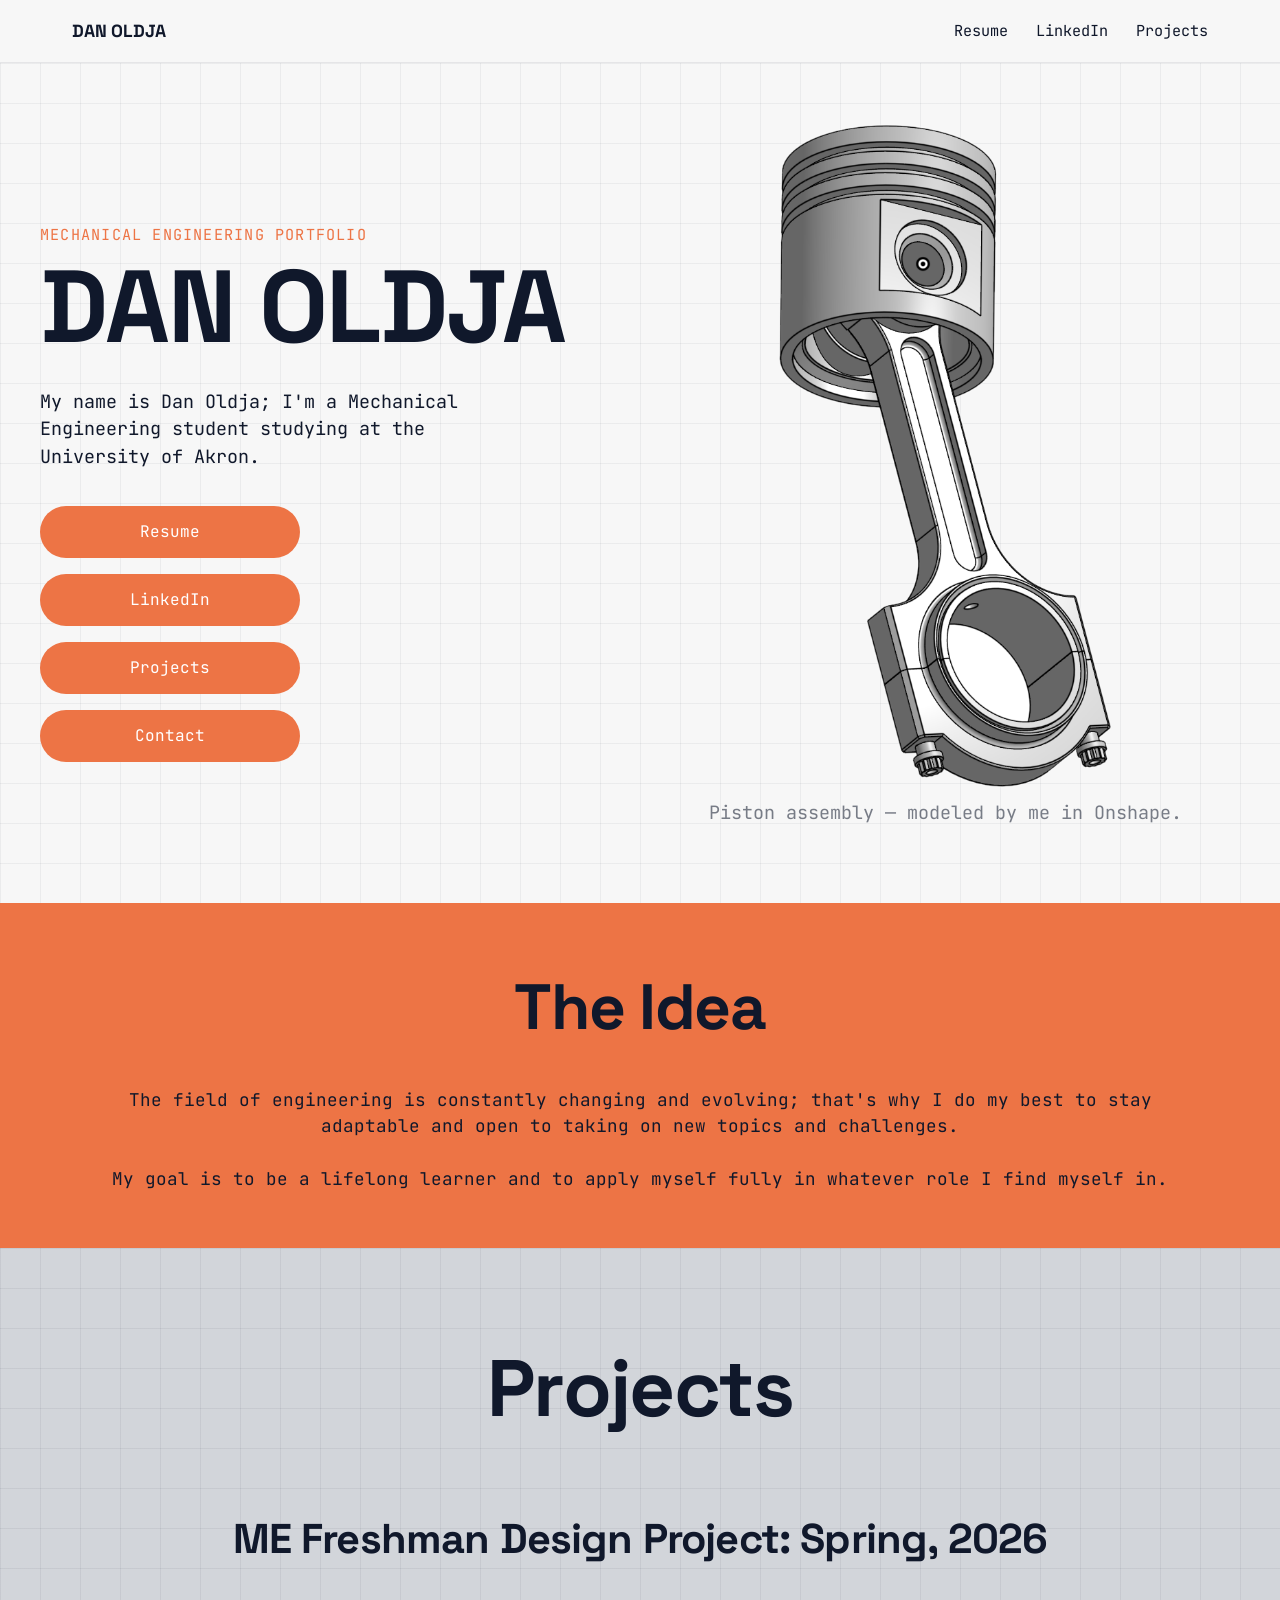
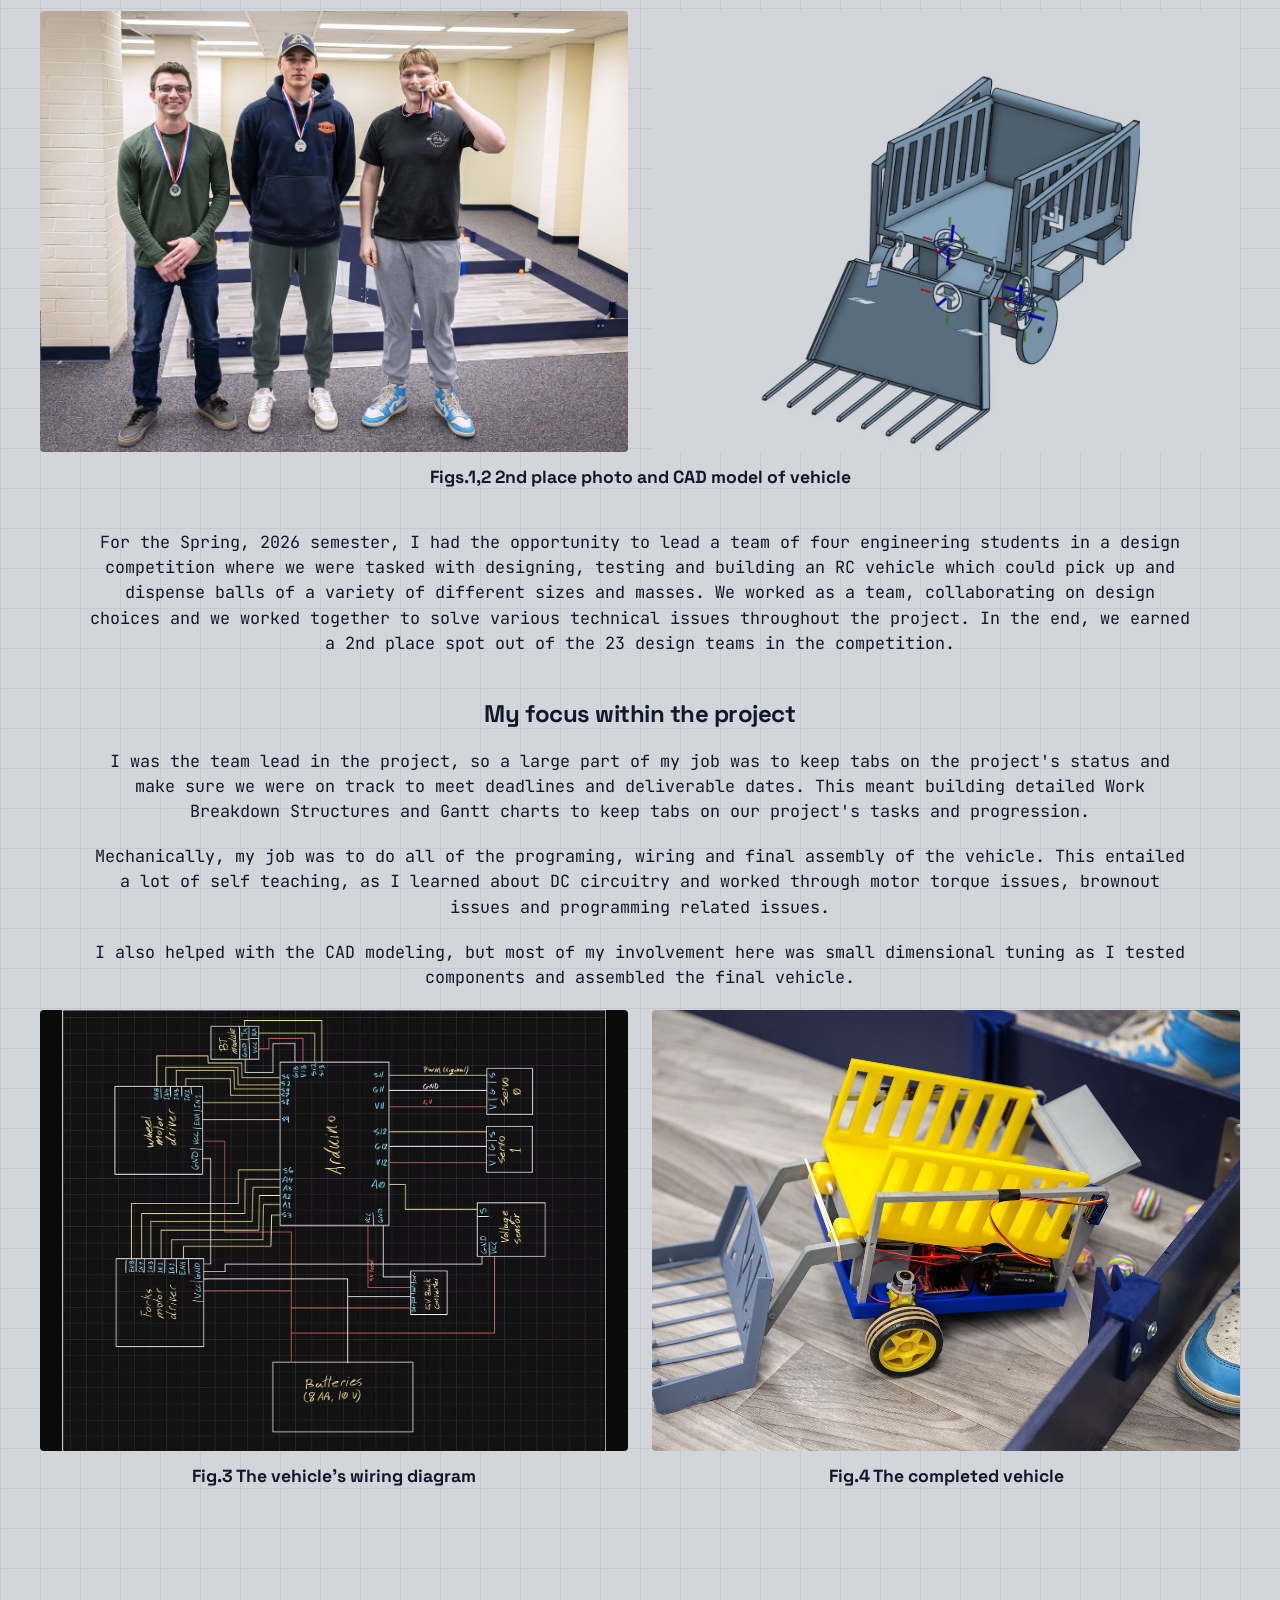
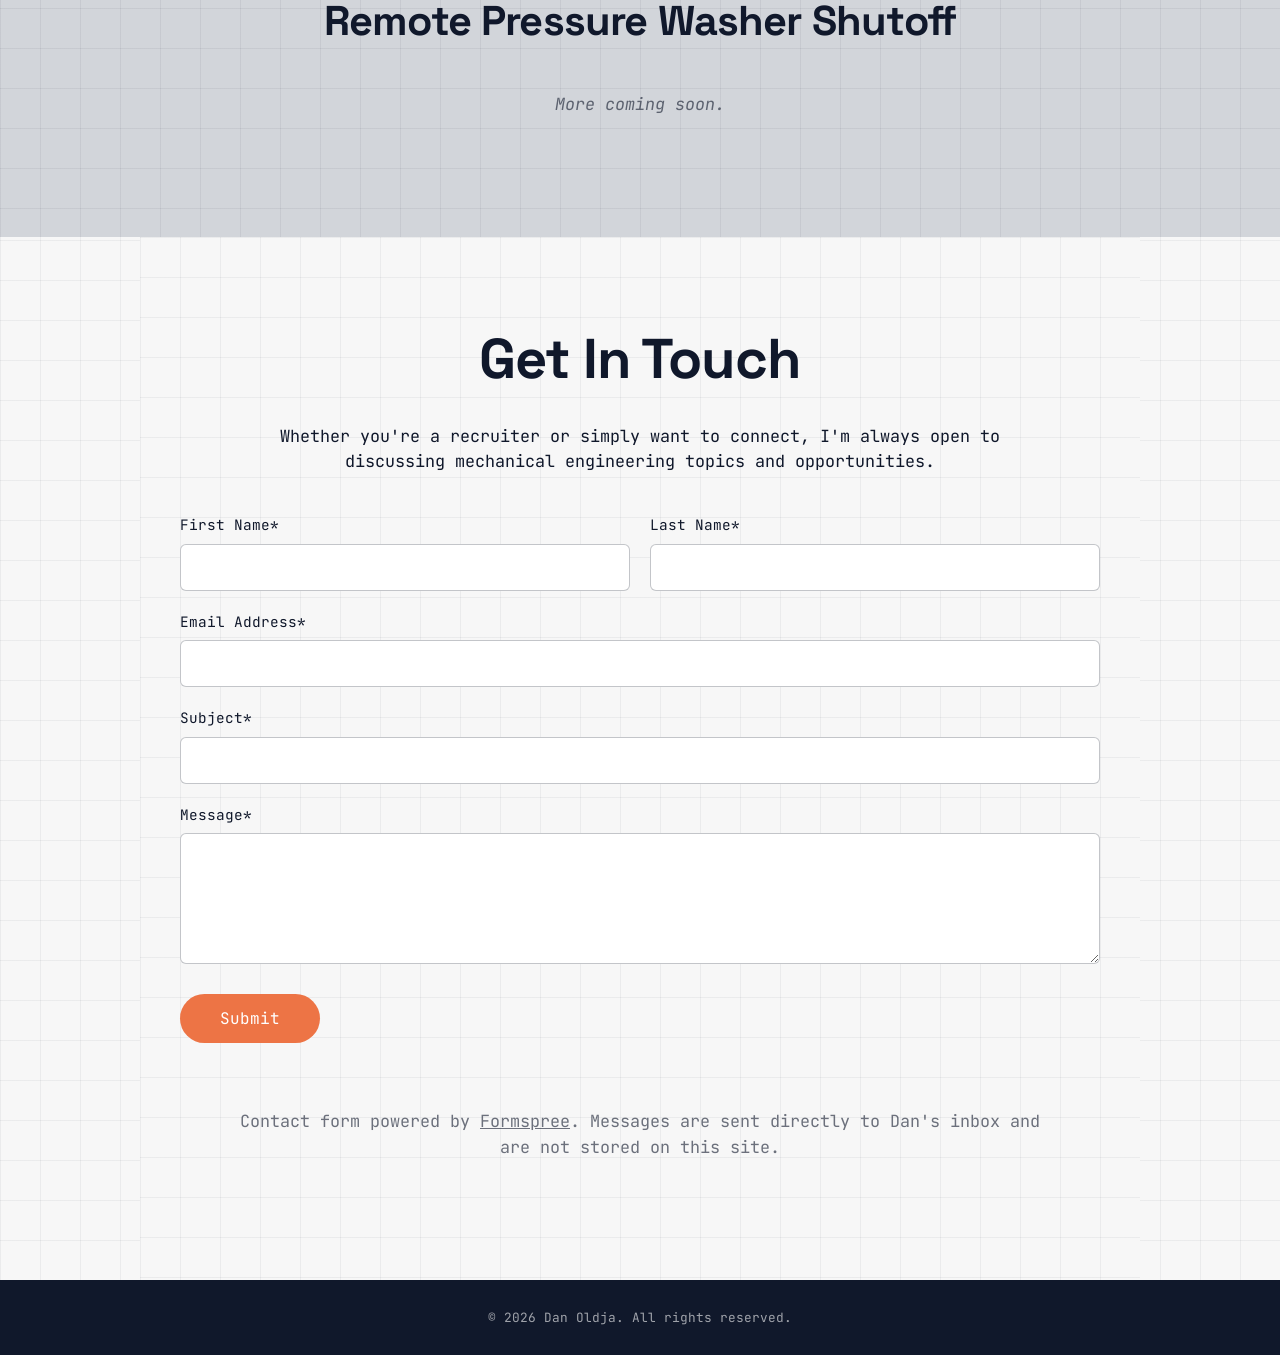
==== index.html @ fda972f8 "Add files via upload" ====
<!DOCTYPE html>
<html lang="en">
<head>
<meta charset="UTF-8">
<meta name="viewport" content="width=device-width, initial-scale=1.0">
<title>Dan Oldja — Mechanical Engineering Portfolio</title>
<meta name="description" content="Portfolio of Dan Oldja, a Mechanical Engineering student at the University of Akron. CAD design, assembly and DC circuitry project work.">
<meta name="robots" content="index, follow">
<link rel="canonical" href="https://dan-oldja-portfolio.onrender.com/">

<!-- Favicons -->
<link rel="icon" href="/favicon.ico?v=4" sizes="32x32">
<link rel="icon" href="/favicon-16x16.png?v=4" sizes="16x16" type="image/png">
<link rel="icon" href="/favicon-32x32.png?v=4" sizes="32x32" type="image/png">
<link rel="icon" href="/icon-512.png?v=4" sizes="512x512" type="image/png">
<link rel="apple-touch-icon" sizes="180x180" href="/apple-touch-icon.png">
<link rel="apple-touch-icon-precomposed" href="/apple-touch-icon-precomposed.png">
<link rel="manifest" href="/site.webmanifest?v=4">
<meta name="theme-color" content="#10182b">

<!-- Open Graph -->
<meta property="og:type" content="website">
<meta property="og:site_name" content="Dan Oldja">
<meta property="og:title" content="Dan Oldja — Mechanical Engineering Portfolio">
<meta property="og:description" content="Portfolio of Dan Oldja, a Mechanical Engineering student at the University of Akron. CAD design, assembly and DC circuitry project work.">
<meta property="og:url" content="https://dan-oldja-portfolio.onrender.com/">
<meta property="og:image" content="https://dan-oldja-portfolio.onrender.com/images/og-image.jpg">
<meta property="og:image:width" content="1200">
<meta property="og:image:height" content="630">

<!-- Twitter Card -->
<meta name="twitter:card" content="summary_large_image">
<meta name="twitter:title" content="Dan Oldja — Mechanical Engineering Portfolio">
<meta name="twitter:description" content="Portfolio of Dan Oldja, a Mechanical Engineering student at the University of Akron. CAD design, assembly and DC circuitry project work.">
<meta name="twitter:image" content="https://dan-oldja-portfolio.onrender.com/images/og-image.jpg">

<link rel="preconnect" href="https://fonts.googleapis.com">
<link rel="preconnect" href="https://fonts.gstatic.com" crossorigin>
<link href="https://fonts.googleapis.com/css2?family=Space+Grotesk:wght@500;700&family=JetBrains+Mono:wght@400;500;700&display=swap" rel="stylesheet">
<link rel="stylesheet" href="style.css">

<!-- Structured data -->
<script type="application/ld+json">
{
  "@context": "https://schema.org",
  "@type": "Person",
  "name": "Dan Oldja",
  "url": "https://dan-oldja-portfolio.onrender.com/",
  "jobTitle": "Mechanical Engineering Student",
  "affiliation": {
    "@type": "CollegeOrUniversity",
    "name": "University of Akron"
  },
  "sameAs": [
    "http://www.linkedin.com/in/dan-oldja-26366a276"
  ]
}
</script>
</head>
<body>

<header class="nav">
  <div class="nav-inner">
    <a href="#top" class="nav-logo">DAN OLDJA</a>
    <nav class="nav-links">
      <a href="https://drive.google.com/file/d/18biu7vkZFwWuG5aA1GvE7et9KRRfF0Ig/view?usp=sharing" target="_blank" rel="noopener">Resume</a>
      <a href="http://www.linkedin.com/in/dan-oldja-26366a276" target="_blank" rel="noopener">LinkedIn</a>
      <a href="#projects">Projects</a>
    </nav>
  </div>
</header>

<main>

  <!-- HERO -->
  <section id="top" class="hero">
    <div class="hero-text">
      <p class="eyebrow">Mechanical Engineering Portfolio</p>
      <h1>DAN OLDJA</h1>
      <p class="mono">My name is Dan Oldja; I'm a Mechanical Engineering student studying at the University of Akron.</p>
      <div class="btn-stack">
        <a class="btn" href="https://drive.google.com/file/d/18biu7vkZFwWuG5aA1GvE7et9KRRfF0Ig/view?usp=sharing" target="_blank" rel="noopener">Resume</a>
        <a class="btn" href="http://www.linkedin.com/in/dan-oldja-26366a276" target="_blank" rel="noopener">LinkedIn</a>
        <a class="btn" href="#projects">Projects</a>
        <a class="btn" href="#contact">Contact</a>
      </div>
    </div>
    <div class="hero-image">
      <img src="images/hero-piston.png" alt="CAD render of a piston and connecting rod assembly" id="hero-img">
      <p class="image-credit mono">Piston assembly — modeled by me in Onshape.</p>
    </div>
  </section>

  <!-- THE IDEA -->
  <section class="idea reveal">
    <h2>The Idea</h2>
    <p class="mono">
      The field of engineering is constantly changing and evolving; that's why I do my best to stay adaptable and open to taking on new topics and challenges.<br><br>
      My goal is to be a lifelong learner and to apply myself fully in whatever role I find myself in.
    </p>
  </section>

  <!-- PROJECTS -->
  <section id="projects" class="projects">
    <h2 class="reveal">Projects</h2>

    <article class="project reveal">
      <h3>ME Freshman Design Project: Spring, 2026</h3>

      <div class="figure-pair reveal">
        <img src="images/team-photo.jpg" alt="The design team holding their 2nd place medals after the competition">
        <img src="images/cad-model.jpg" alt="CAD model of the RC vehicle showing the fork lift and bucket assembly" class="contain-figure">
      </div>
      <p class="caption">Figs.1,2 2nd place photo and CAD model of vehicle</p>

      <p class="mono">
        For the Spring, 2026 semester, I had the opportunity to lead a team of four engineering students in a design competition where we were tasked with designing, testing and building an RC vehicle which could pick up and dispense balls of a variety of different sizes and masses. We worked as a team, collaborating on design choices and we worked together to solve various technical issues throughout the project. In the end, we earned a 2nd place spot out of the 23 design teams in the competition.      </p>

      <h4>My focus within the project</h4>
      <p class="mono">
        I was the team lead in the project, so a large part of my job was to keep tabs on the project's status and make sure we were on track to meet deadlines and deliverable dates. This meant building detailed Work Breakdown Structures and Gantt charts to keep tabs on our project's tasks and progression.
      </p>
      <p class="mono">
        Mechanically, my job was to do all of the programing, wiring and final assembly of the vehicle. This entailed a lot of self teaching, as I learned about DC circuitry and worked through motor torque issues, brownout issues and programming related issues.
      </p>
      <p class="mono">
        I also helped with the CAD modeling, but most of my involvement here was small dimensional tuning as I tested components and assembled the final vehicle.
      </p>

      <div class="figure-pair reveal">
        <img src="images/wiring-diagram.jpg" alt="Hand-drawn wiring diagram showing the Arduino, motor drivers, servos, voltage sensor and battery pack" class="dark-figure">
        <img src="images/assembled-vehicle.jpg" alt="The completed RC vehicle">
      </div>
      <p class="caption caption-split">
        <span>Fig.3 The vehicle's wiring diagram</span>
        <span>Fig.4 The completed vehicle</span>
      </p>
    </article>

    <article class="project reveal">
      <h3>Remote Pressure Washer Shutoff</h3>
      <p class="mono placeholder">More coming soon.</p>
    </article>
  </section>

  <!-- CONTACT -->
  <section id="contact" class="contact reveal">
    <h2>Get In Touch</h2>
    <p class="mono">Whether you're a recruiter or simply want to connect, I'm always open to discussing mechanical engineering topics and opportunities.</p>

    <form class="contact-form" id="contact-form" action="https://formspree.io/f/mnjeblay" method="POST">
      <div class="form-row">
        <div class="field">
          <label for="fname">First Name*</label>
          <input type="text" id="fname" name="First Name" required>
        </div>
        <div class="field">
          <label for="lname">Last Name*</label>
          <input type="text" id="lname" name="Last Name" required>
        </div>
      </div>
      <div class="field">
        <label for="email">Email Address*</label>
        <input type="email" id="email" name="email" required>
      </div>
      <div class="field">
        <label for="subject">Subject*</label>
        <input type="text" id="subject" name="Subject" required>
      </div>
      <div class="field">
        <label for="message">Message*</label>
        <textarea id="message" name="Message" rows="5" required></textarea>
      </div>
      <input type="hidden" name="_subject" value="New portfolio inquiry">
      <input type="text" name="_gotcha" style="display:none" tabindex="-1" autocomplete="off">
      <button type="submit" class="btn btn-submit">Submit</button>
      <p class="form-status" id="form-status"></p>
    </form>
    <p class="form-note mono">Contact form powered by <a href="https://formspree.io" target="_blank" rel="noopener">Formspree</a>. Messages are sent directly to Dan's inbox and are not stored on this site.</p>
  </section>

</main>

<footer class="site-footer">
  <p class="copyright">© 2026 Dan Oldja. All rights reserved.</p>
</footer>

<script src="script.js"></script>
</body>
</html>
---- style.css ----
:root {
  --navy: #10182b;
  --orange: #ed7445;
  --gray-bg: #d2d5da;
  --hero-bg: #f7f7f7;
  --white: #ffffff;
  --font-display: 'Space Grotesk', sans-serif;
  --font-mono: 'JetBrains Mono', monospace;
}

* { box-sizing: border-box; }

html { scroll-behavior: smooth; }

body {
  margin: 0;
  color: var(--navy);
  background: var(--hero-bg);
  background-image:
    linear-gradient(rgba(16,24,43,0.05) 1px, transparent 1px),
    linear-gradient(90deg, rgba(16,24,43,0.05) 1px, transparent 1px);
  background-size: 40px 40px;
  font-family: var(--font-mono);
  line-height: 1.5;
  overflow-x: hidden;
}

h1, h2, h3, h4 {
  font-family: var(--font-display);
  font-weight: 700;
  letter-spacing: -0.02em;
  margin: 0 0 0.4em 0;
}

.mono { font-family: var(--font-mono); }

img { max-width: 100%; display: block; }

a { color: inherit; }

/* NAV */
.nav {
  position: sticky;
  top: 0;
  z-index: 100;
  background: var(--hero-bg);
  border-bottom: 1px solid rgba(16,24,43,0.08);
}
.nav-inner {
  max-width: 1200px;
  margin: 0 auto;
  padding: 18px 32px;
  display: flex;
  justify-content: space-between;
  align-items: center;
}
.nav-logo {
  font-family: var(--font-display);
  font-weight: 700;
  font-size: 1.1rem;
  text-decoration: none;
}
.nav-links {
  display: flex;
  gap: 28px;
  font-family: var(--font-mono);
  font-size: 0.95rem;
}
.nav-links a { text-decoration: none; }
.nav-links a:hover { color: var(--orange); }

/* HERO */
.hero {
  background: var(--hero-bg);
  background-image:
    linear-gradient(rgba(16,24,43,0.05) 1px, transparent 1px),
    linear-gradient(90deg, rgba(16,24,43,0.05) 1px, transparent 1px);
  background-size: 40px 40px;
  display: flex;
  align-items: center;
  gap: 40px;
  max-width: 1400px;
  margin: 0 auto;
  padding: 60px 40px 40px;
  flex-wrap: wrap;
}
.hero-text { flex: 1 1 420px; }
.hero-text .eyebrow {
  font-family: var(--font-mono);
  font-size: 0.95rem;
  letter-spacing: 0.08em;
  text-transform: uppercase;
  color: var(--orange);
  margin: 0 0 12px;
}
.hero h1 {
  font-size: clamp(3rem, 8vw, 6.5rem);
  line-height: 0.95;
  margin-bottom: 32px;
}
.hero p.mono {
  font-size: 1.15rem;
  max-width: 480px;
  margin-bottom: 36px;
}
.hero {
  overflow: visible;
}
.hero-image {
  flex: 1 1 420px;
  min-width: 300px;
  margin-left: -20px;
  display: flex;
  flex-direction: column;
  justify-content: center;
  align-items: center;
}
.hero-image img {
  width: auto;
  height: auto;
  max-width: 100%;
  max-height: clamp(420px, 52vw, 680px);
}
.hero-image .image-credit {
  text-align: center;
  font-size: 0.8rem;
  opacity: 0.55;
  margin: 10px 0 0;
}

.btn-stack {
  display: flex;
  flex-direction: column;
  gap: 16px;
  max-width: 260px;
}
.btn {
  background: var(--orange);
  color: var(--white);
  text-decoration: none;
  text-align: center;
  padding: 14px 24px;
  border-radius: 999px;
  font-family: var(--font-mono);
  font-size: 1rem;
  border: none;
  cursor: pointer;
  transition: transform 0.15s ease, filter 0.15s ease;
}
.btn:hover {
  filter: brightness(1.08);
  transform: translateY(-1px);
}

/* THE IDEA */
.idea {
  background: var(--orange);
  color: var(--navy);
  padding: 56px 40px;
  text-align: center;
}
.idea h2 {
  font-size: clamp(2.5rem, 6vw, 4rem);
  max-width: 1200px;
  margin: 0 auto 32px;
}
.idea p {
  max-width: 1100px;
  margin: 0 auto;
  font-size: 1.1rem;
}

/* PROJECTS */
.projects {
  background: var(--gray-bg);
  background-image:
    linear-gradient(rgba(16,24,43,0.06) 1px, transparent 1px),
    linear-gradient(90deg, rgba(16,24,43,0.06) 1px, transparent 1px);
  background-size: 40px 40px;
  padding: 80px 40px 100px;
  text-align: center;
}
.projects > h2 {
  font-size: clamp(3rem, 7vw, 5rem);
  max-width: 1200px;
  margin: 0 auto 60px;
}
.project {
  max-width: 1200px;
  margin: 0 auto 100px;
}
.project:last-child { margin-bottom: 0; }
.project h3 {
  font-size: clamp(1.8rem, 4vw, 2.6rem);
  margin-bottom: 40px;
}
.project h4 {
  font-size: 1.5rem;
  margin-top: 40px;
  margin-bottom: 16px;
}
.project p.mono {
  font-size: 1.05rem;
  margin-bottom: 20px;
  max-width: 1100px;
  margin-left: auto;
  margin-right: auto;
}

.figure-pair {
  display: grid;
  grid-template-columns: 1fr 1fr;
  gap: 24px;
  margin-bottom: 12px;
}
.figure-pair img {
  width: 100%;
  aspect-ratio: 4 / 3;
  object-fit: cover;
  border-radius: 4px;
  display: block;
}
.figure-pair .dark-figure {
  background: #0a0a0a;
  object-fit: contain;
}
.figure-pair .contain-figure {
  background: var(--gray-bg);
  object-fit: contain;
}

.caption {
  font-family: var(--font-display);
  font-weight: 700;
  font-size: 1.1rem;
  text-align: center;
  margin: 0 0 40px;
}
.caption-split {
  display: grid;
  grid-template-columns: 1fr 1fr;
  gap: 24px;
  text-align: center;
}

.placeholder { opacity: 0.6; font-style: italic; }

/* CONTACT */
.contact {
  background: var(--hero-bg);
  background-image:
    linear-gradient(rgba(16,24,43,0.05) 1px, transparent 1px),
    linear-gradient(90deg, rgba(16,24,43,0.05) 1px, transparent 1px);
  background-size: 40px 40px;
  padding: 80px 40px;
  max-width: 1000px;
  margin: 0 auto;
  text-align: center;
}
.contact h2 {
  font-size: clamp(2.5rem, 6vw, 3.5rem);
}
.contact > p.mono {
  max-width: 800px;
  margin: 0 auto 40px;
  font-size: 1.05rem;
}
.contact-form {
  display: flex;
  flex-direction: column;
  gap: 20px;
  text-align: left;
}
.form-row {
  display: grid;
  grid-template-columns: 1fr 1fr;
  gap: 20px;
}
.field {
  display: flex;
  flex-direction: column;
  gap: 8px;
}
.field label {
  font-family: var(--font-mono);
  font-size: 0.9rem;
}
.field input,
.field textarea {
  font-family: var(--font-mono);
  font-size: 1rem;
  padding: 12px 14px;
  border: 1px solid rgba(16,24,43,0.25);
  border-radius: 6px;
  background: var(--white);
  color: var(--navy);
}
.field input:focus,
.field textarea:focus {
  outline: 2px solid var(--orange);
  outline-offset: 1px;
}
.btn-submit {
  align-self: flex-start;
  padding: 14px 40px;
  margin-top: 10px;
}
.form-status {
  font-size: 0.9rem;
  min-height: 1.2em;
}
.form-note {
  font-size: 0.8rem;
  opacity: 0.6;
  margin-top: 24px;
}
.form-note a { text-decoration: underline; }

/* FOOTER */
.site-footer {
  background: var(--navy);
  color: var(--white);
  text-align: center;
  padding: 28px 40px;
}
.copyright {
  font-family: var(--font-mono);
  font-size: 0.8rem;
  opacity: 0.6;
  margin: 0;
}

/* RESPONSIVE */
@media (max-width: 700px) {
  .hero { padding: 40px 20px; }
  .hero-image { margin-left: 0; }
  .hero-image img { max-height: 380px; }
  .idea, .projects, .contact { padding: 50px 20px; }
  .figure-pair, .caption-split, .form-row {
    grid-template-columns: 1fr;
  }
  .nav-inner { padding: 14px 20px; flex-direction: column; gap: 12px; }
  .nav-links { gap: 20px; }
}

/* Reduced motion */
@media (prefers-reduced-motion: reduce) {
  html { scroll-behavior: auto; }
  .btn { transition: none; }
  .reveal { opacity: 1; transform: none; transition: none; }
}

/* SCROLL REVEAL */
.reveal {
  opacity: 0;
  transform: translateY(28px);
  transition: opacity 0.7s cubic-bezier(0.2, 0.6, 0.2, 1), transform 0.7s cubic-bezier(0.2, 0.6, 0.2, 1);
}
.reveal.in-view {
  opacity: 1;
  transform: none;
}
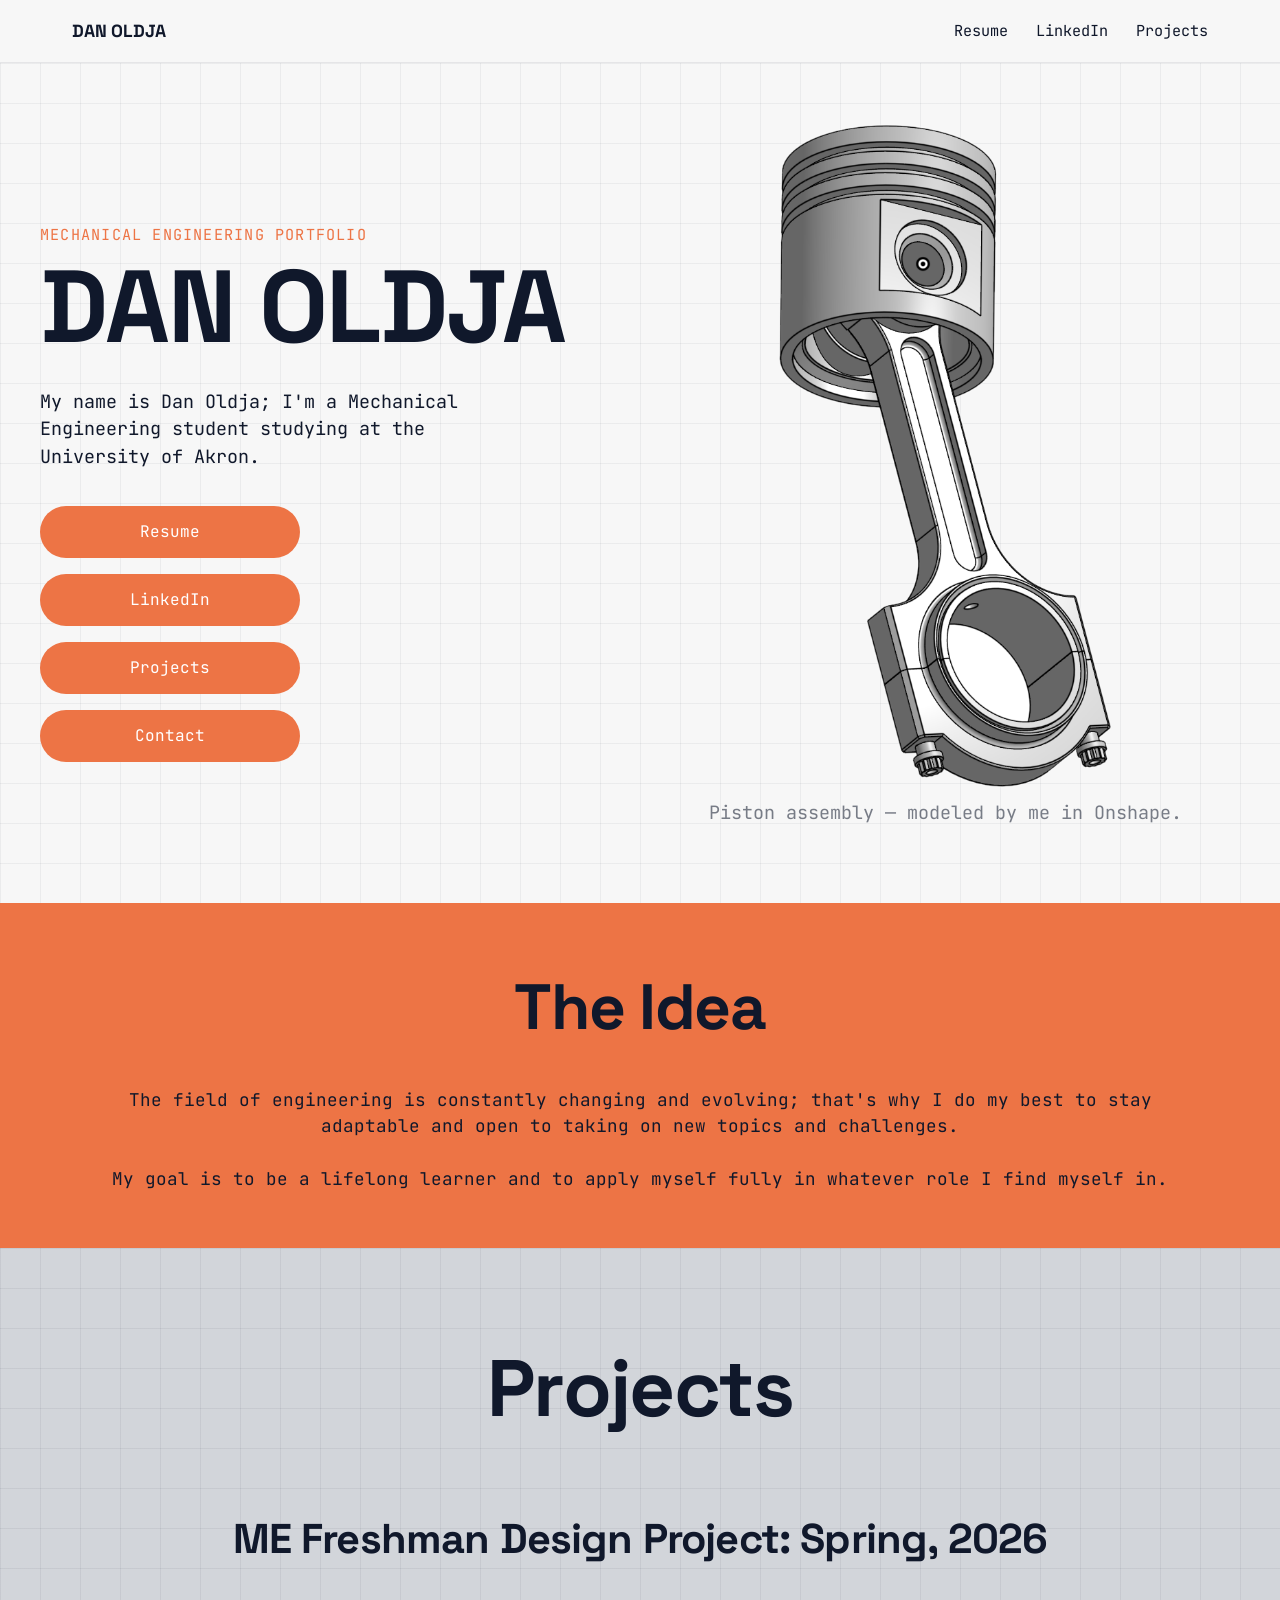
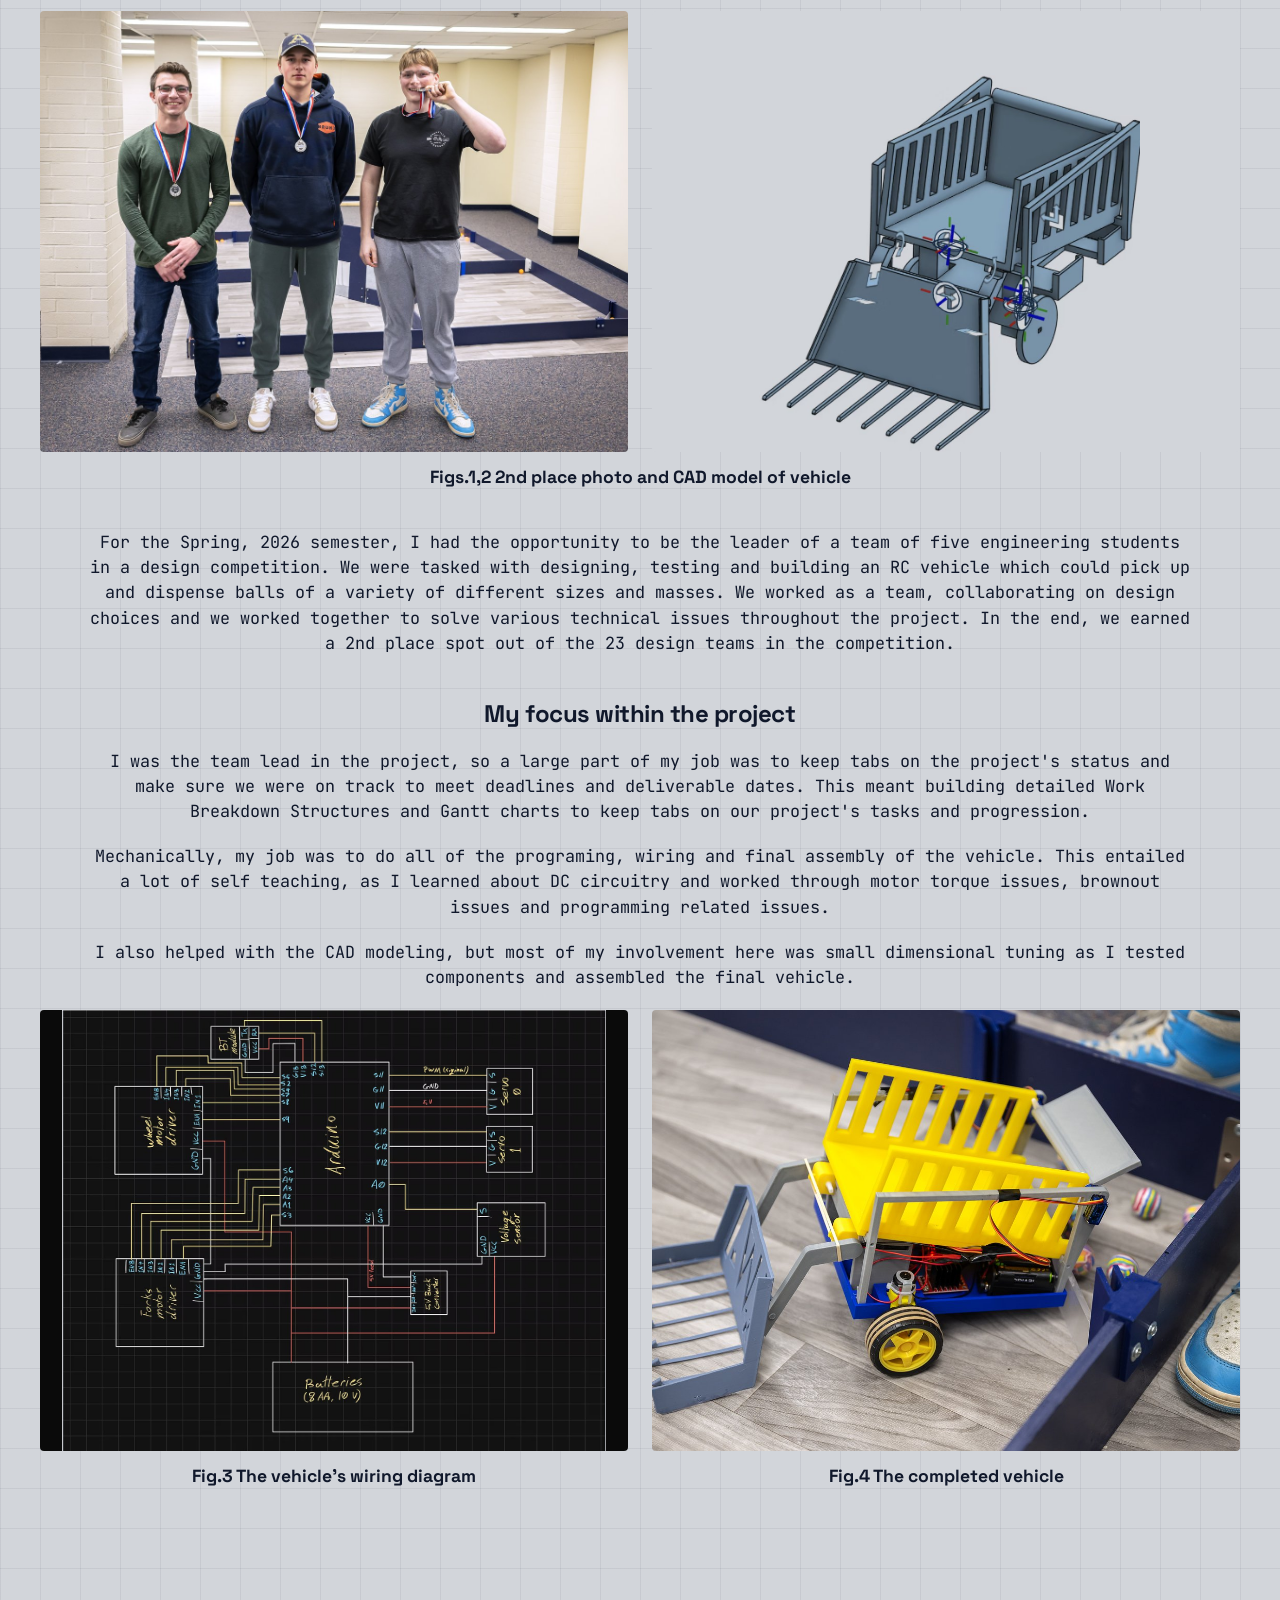
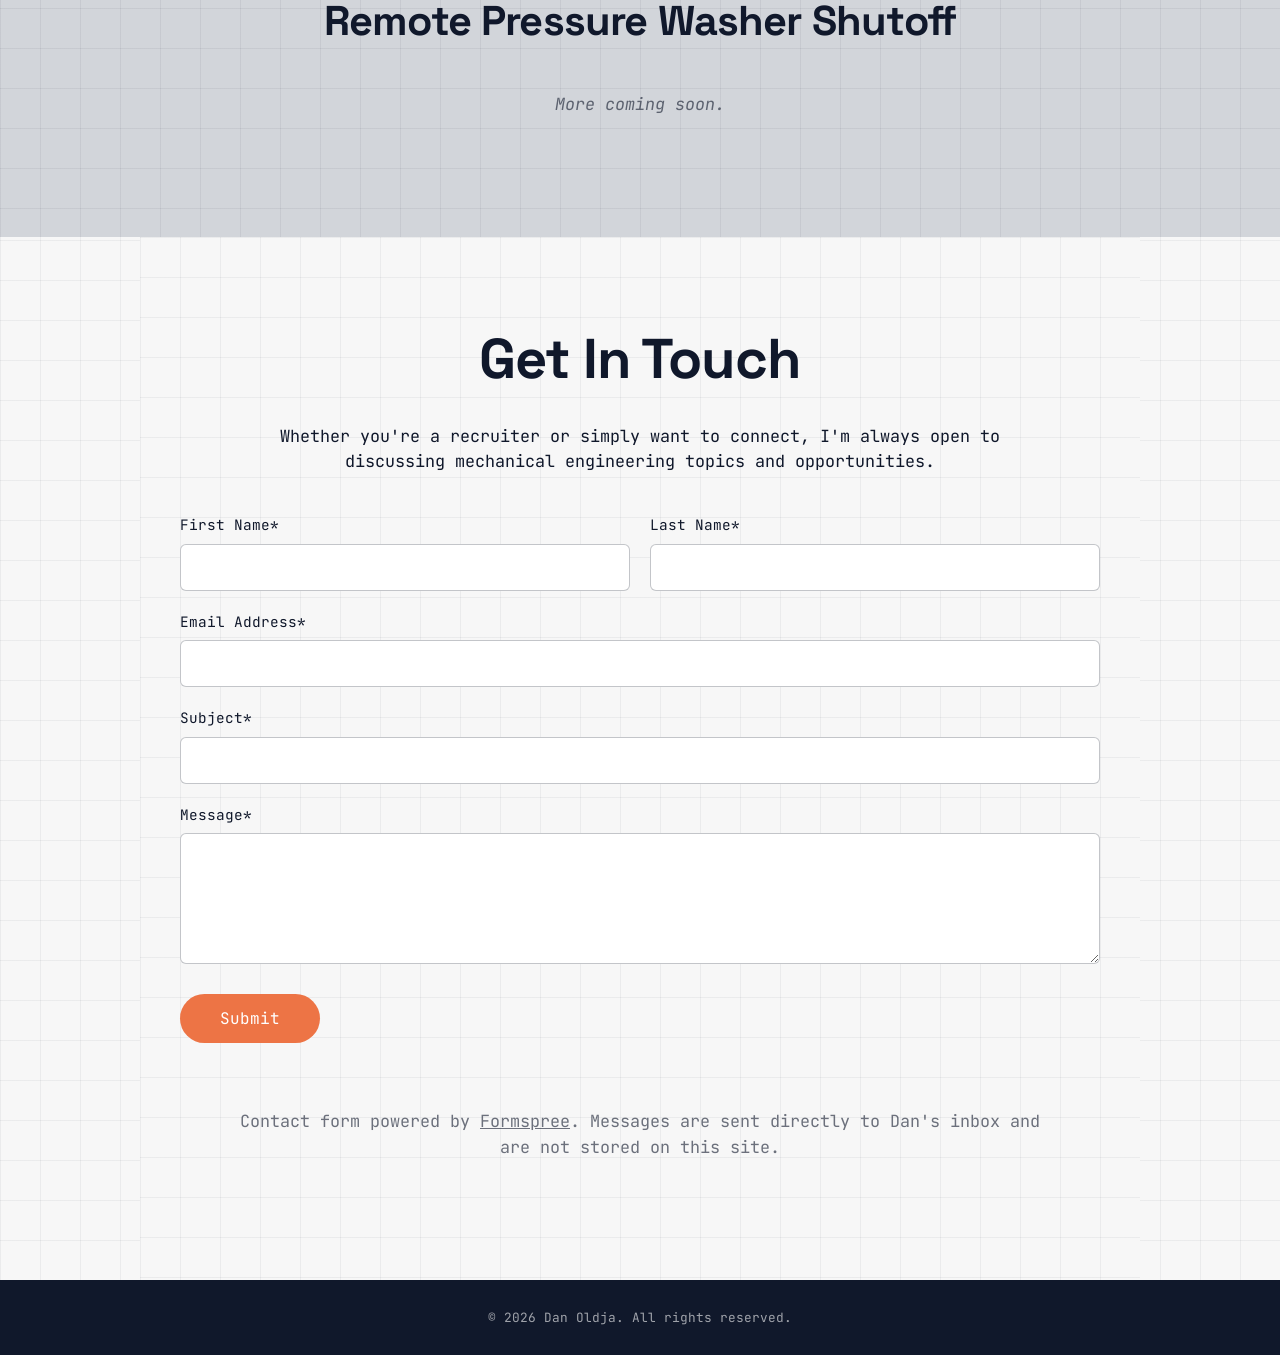
==== commit 0d886427: "Add files via upload" ====
--- a/index.html
+++ b/index.html
@@ -114,7 +114,7 @@
       <p class="caption">Figs.1,2 2nd place photo and CAD model of vehicle</p>
 
       <p class="mono">
-        For the Spring, 2026 semester, I had the opportunity to lead a team of four engineering students in a design competition where we were tasked with designing, testing and building an RC vehicle which could pick up and dispense balls of a variety of different sizes and masses. We worked as a team, collaborating on design choices and we worked together to solve various technical issues throughout the project. In the end, we earned a 2nd place spot out of the 23 design teams in the competition.      </p>
+        For the Spring, 2026 semester, I had the opportunity to be the leader of a team of five engineering students in a design competition. We were tasked with designing, testing and building an RC vehicle which could pick up and dispense balls of a variety of different sizes and masses. We worked as a team, collaborating on design choices and we worked together to solve various technical issues throughout the project. In the end, we earned a 2nd place spot out of the 23 design teams in the competition.      </p>
 
       <h4>My focus within the project</h4>
       <p class="mono">
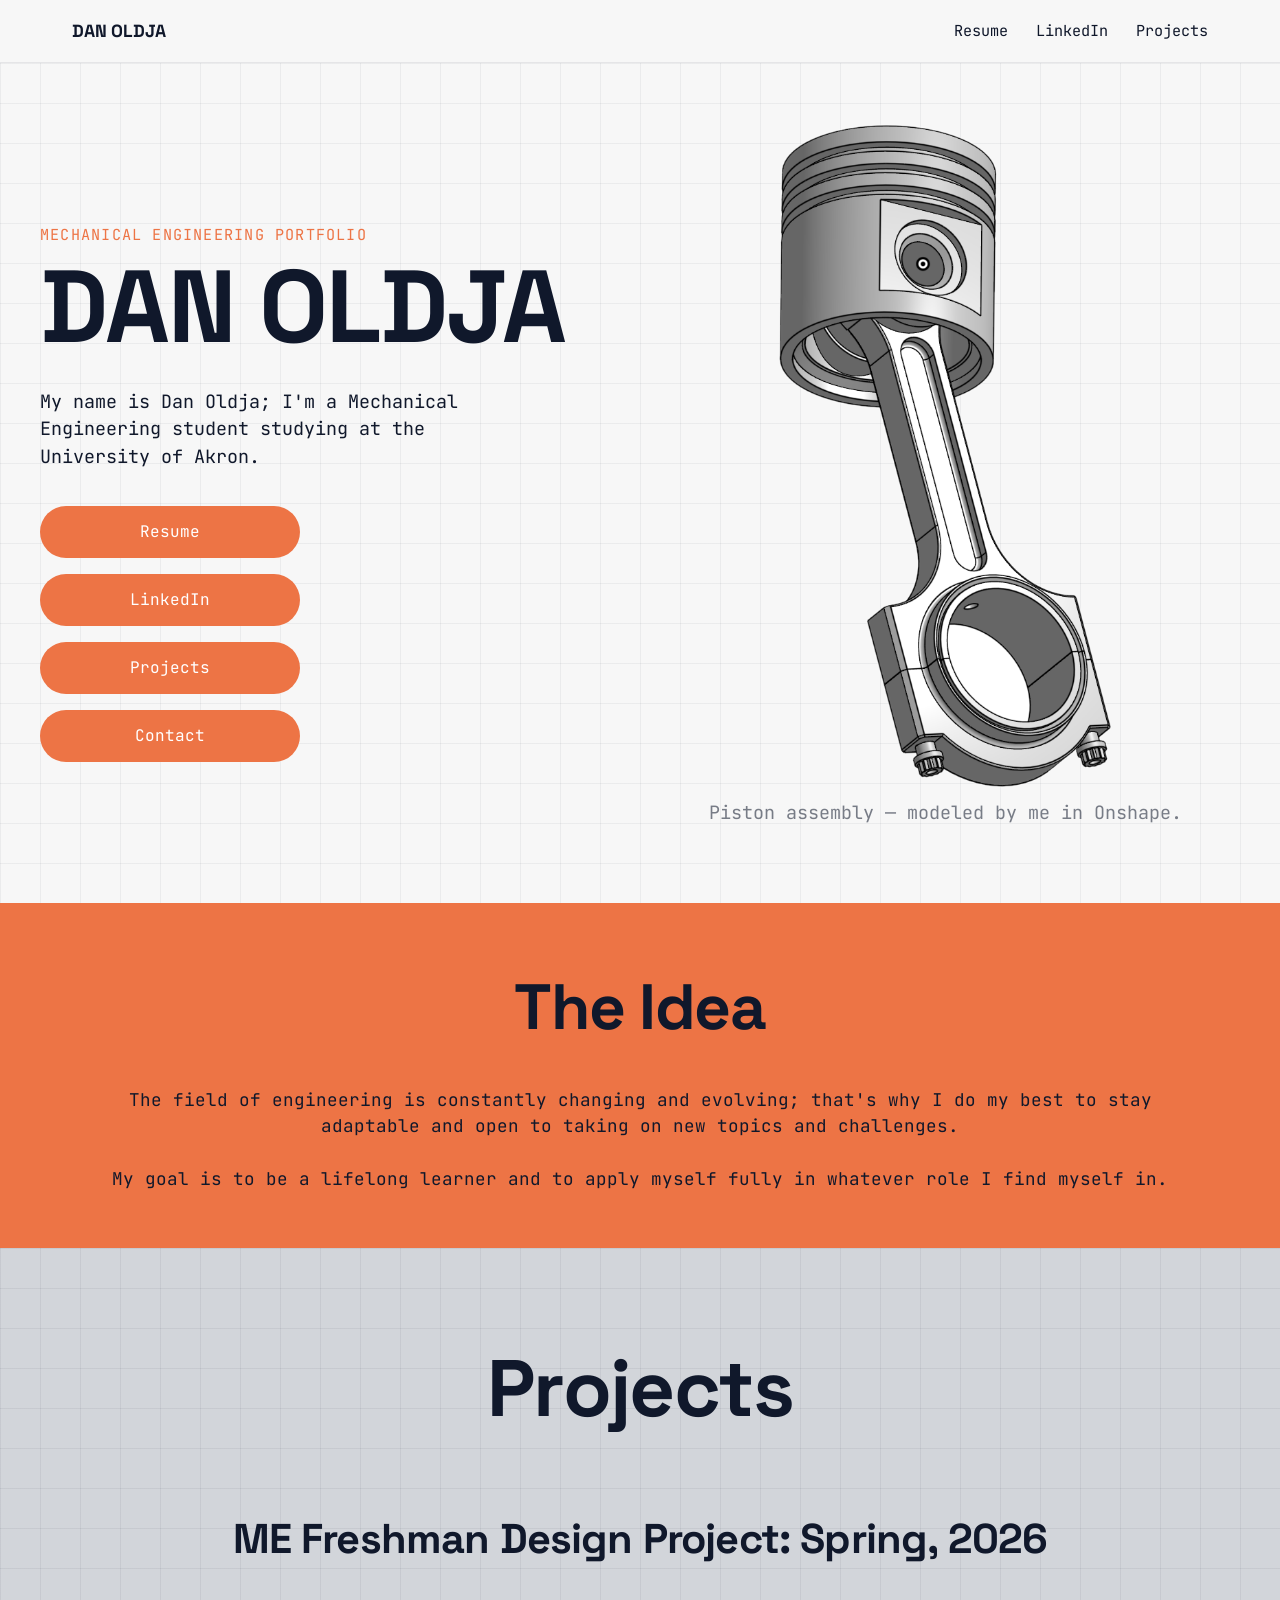
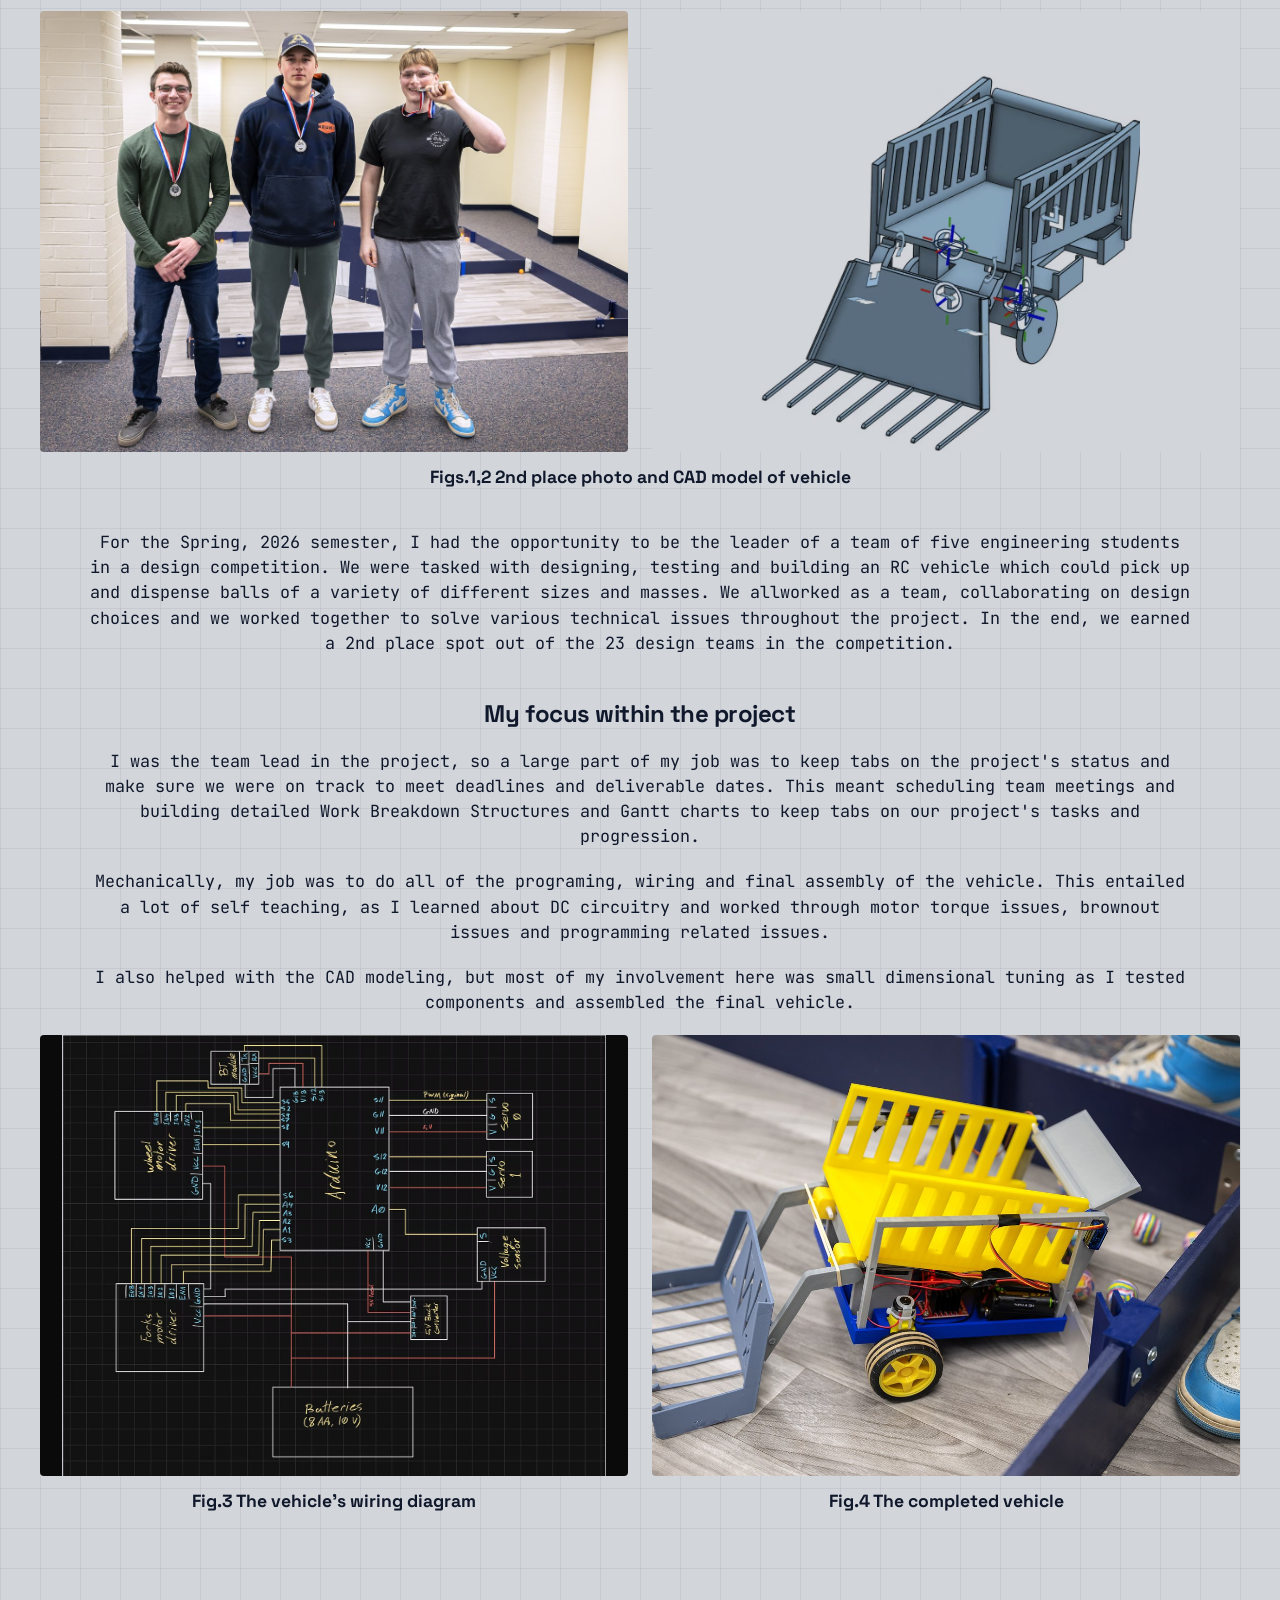
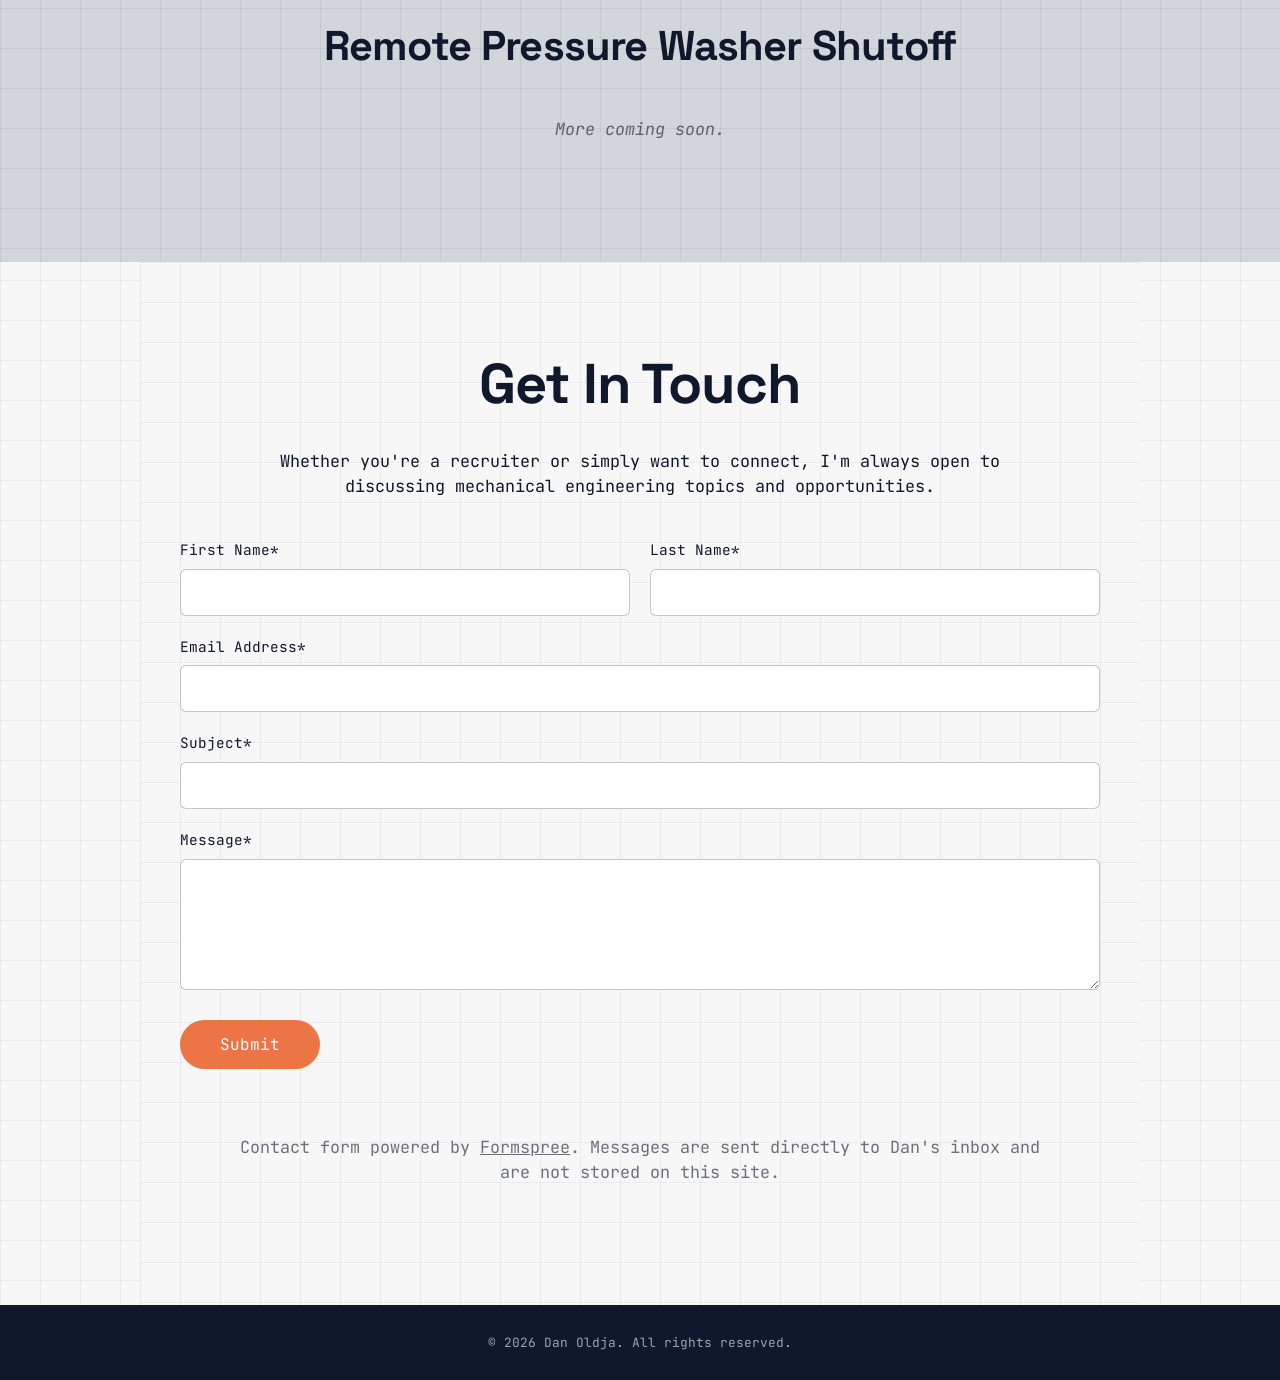
==== commit 039a2597: "Add files via upload" ====
--- a/index.html
+++ b/index.html
@@ -114,11 +114,11 @@
       <p class="caption">Figs.1,2 2nd place photo and CAD model of vehicle</p>
 
       <p class="mono">
-        For the Spring, 2026 semester, I had the opportunity to be the leader of a team of five engineering students in a design competition. We were tasked with designing, testing and building an RC vehicle which could pick up and dispense balls of a variety of different sizes and masses. We worked as a team, collaborating on design choices and we worked together to solve various technical issues throughout the project. In the end, we earned a 2nd place spot out of the 23 design teams in the competition.      </p>
+        For the Spring, 2026 semester, I had the opportunity to be the leader of a team of five engineering students in a design competition. We were tasked with designing, testing and building an RC vehicle which could pick up and dispense balls of a variety of different sizes and masses. We allworked as a team, collaborating on design choices and we worked together to solve various technical issues throughout the project. In the end, we earned a 2nd place spot out of the 23 design teams in the competition.      </p>
 
       <h4>My focus within the project</h4>
       <p class="mono">
-        I was the team lead in the project, so a large part of my job was to keep tabs on the project's status and make sure we were on track to meet deadlines and deliverable dates. This meant building detailed Work Breakdown Structures and Gantt charts to keep tabs on our project's tasks and progression.
+        I was the team lead in the project, so a large part of my job was to keep tabs on the project's status and make sure we were on track to meet deadlines and deliverable dates. This meant scheduling team meetings and building detailed Work Breakdown Structures and Gantt charts to keep tabs on our project's tasks and progression.
       </p>
       <p class="mono">
         Mechanically, my job was to do all of the programing, wiring and final assembly of the vehicle. This entailed a lot of self teaching, as I learned about DC circuitry and worked through motor torque issues, brownout issues and programming related issues.
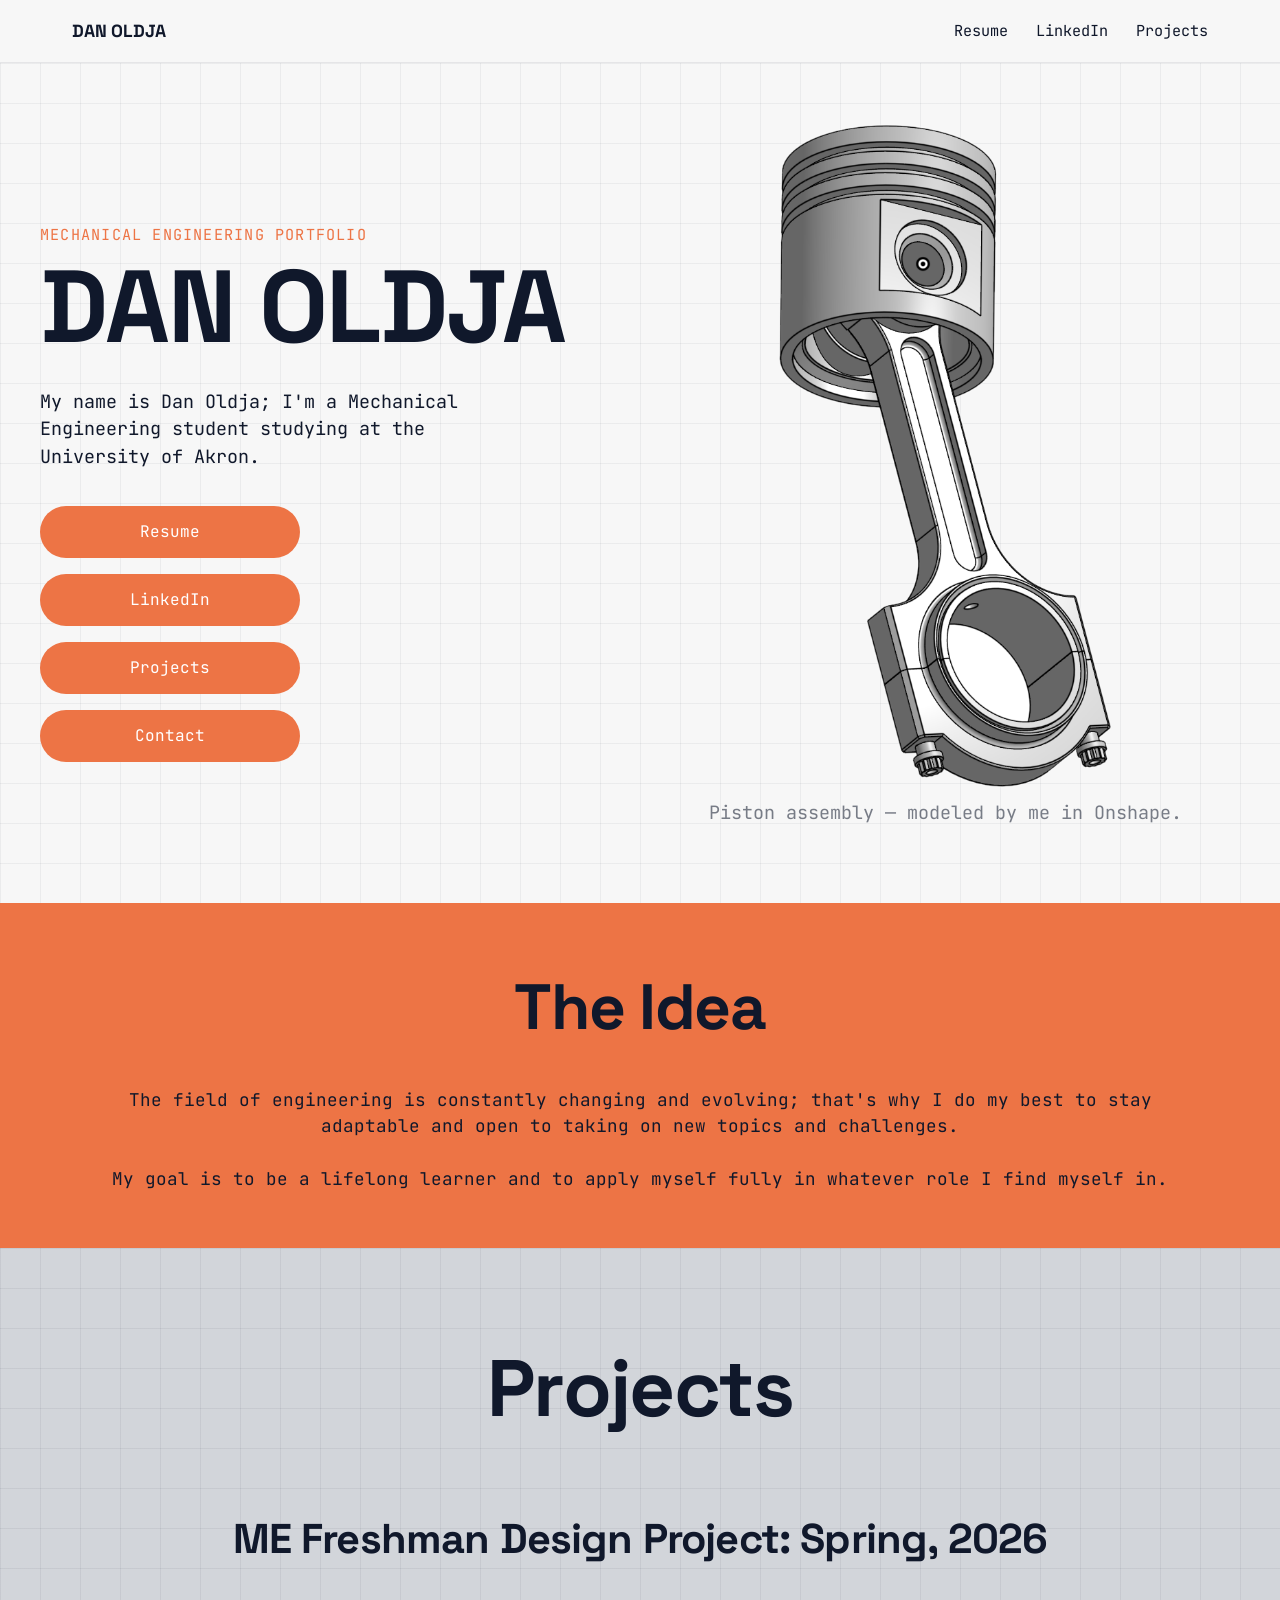
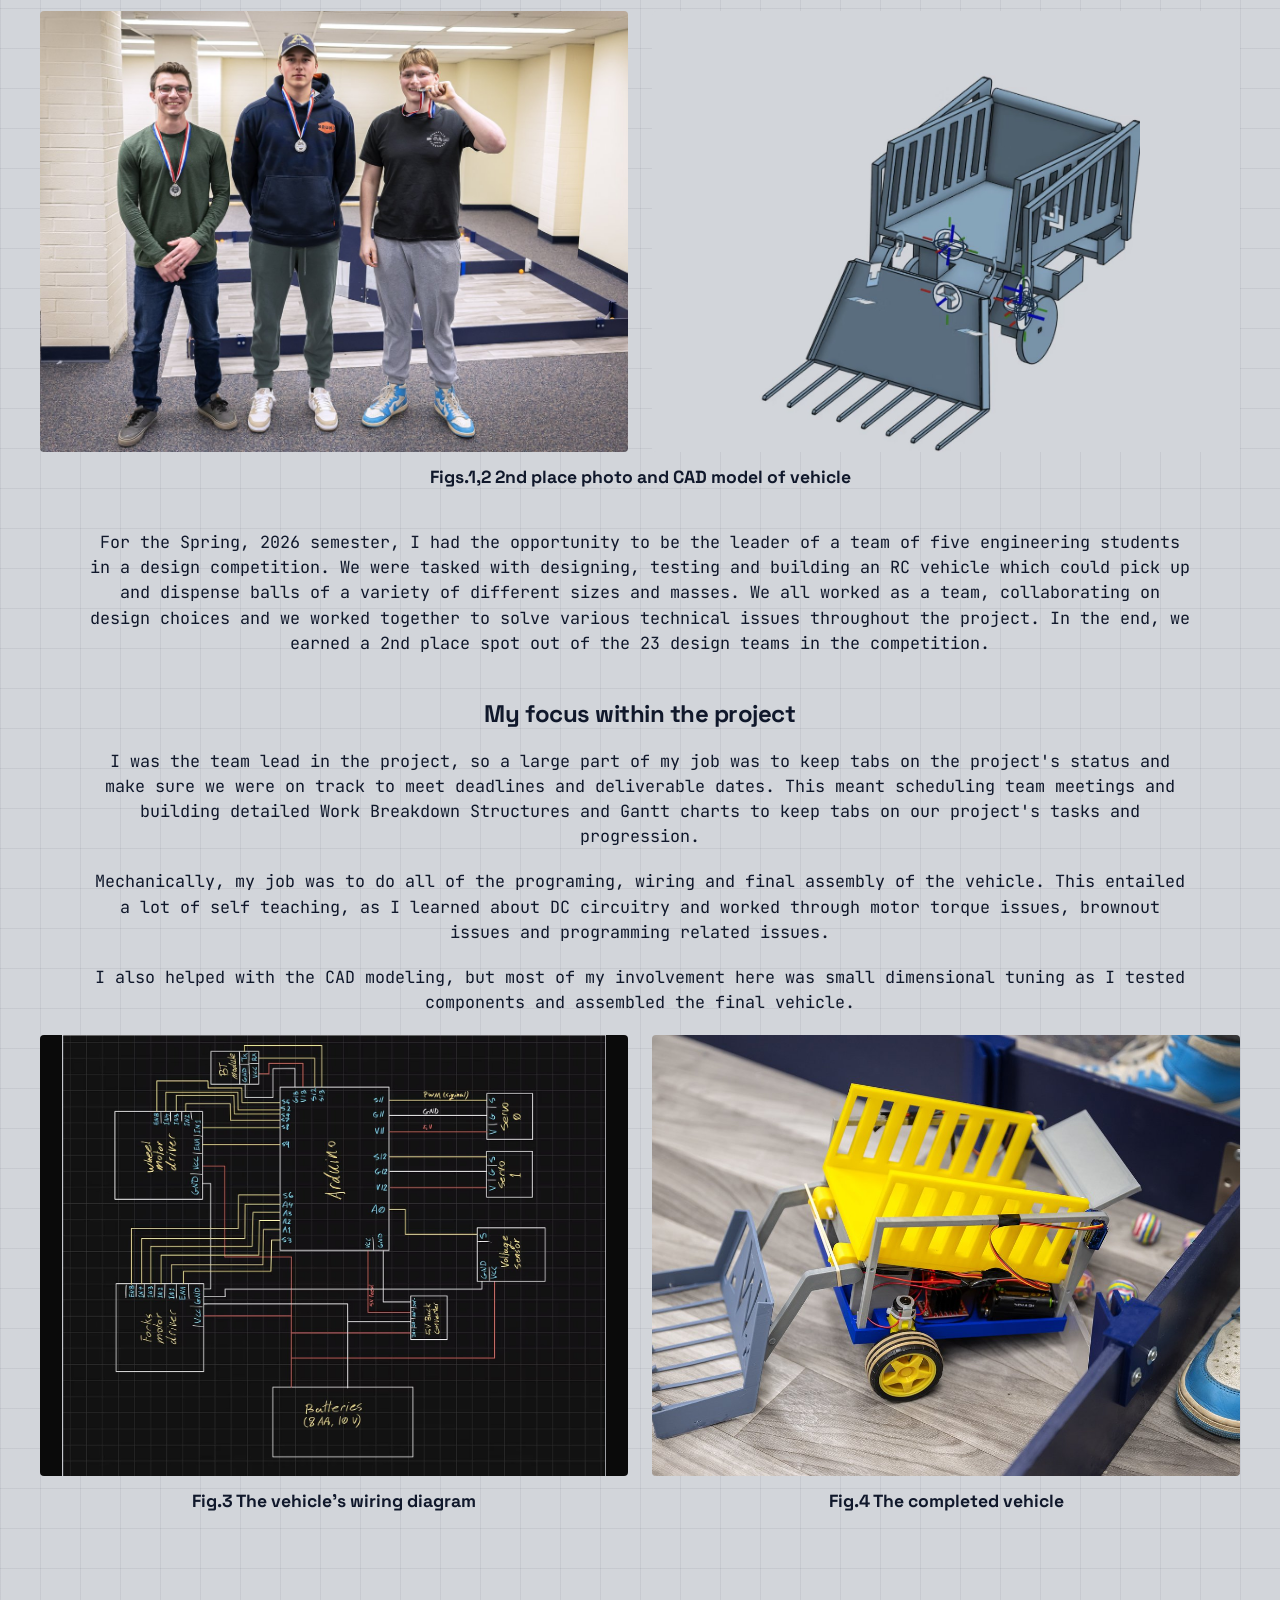
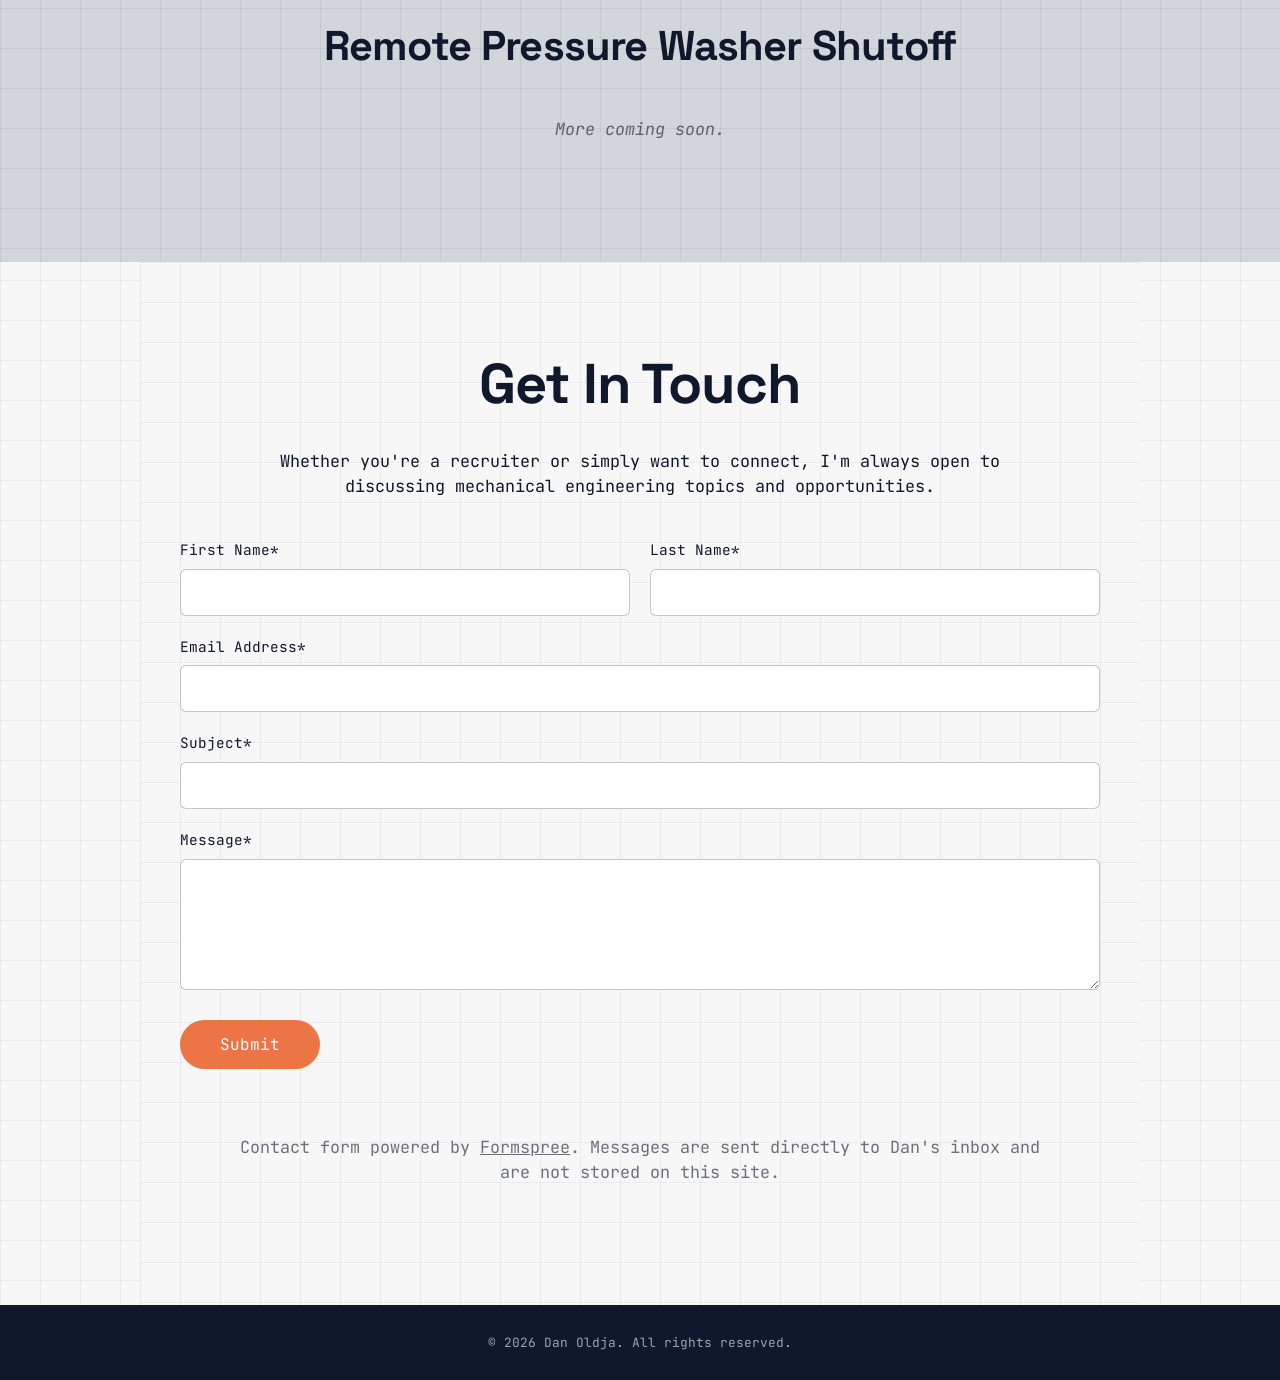
==== commit 57df6ea6: "Fix typo in project description paragraph" ====
--- a/index.html
+++ b/index.html
@@ -114,7 +114,7 @@
       <p class="caption">Figs.1,2 2nd place photo and CAD model of vehicle</p>
 
       <p class="mono">
-        For the Spring, 2026 semester, I had the opportunity to be the leader of a team of five engineering students in a design competition. We were tasked with designing, testing and building an RC vehicle which could pick up and dispense balls of a variety of different sizes and masses. We allworked as a team, collaborating on design choices and we worked together to solve various technical issues throughout the project. In the end, we earned a 2nd place spot out of the 23 design teams in the competition.      </p>
+        For the Spring, 2026 semester, I had the opportunity to be the leader of a team of five engineering students in a design competition. We were tasked with designing, testing and building an RC vehicle which could pick up and dispense balls of a variety of different sizes and masses. We all worked as a team, collaborating on design choices and we worked together to solve various technical issues throughout the project. In the end, we earned a 2nd place spot out of the 23 design teams in the competition.      </p>
 
       <h4>My focus within the project</h4>
       <p class="mono">
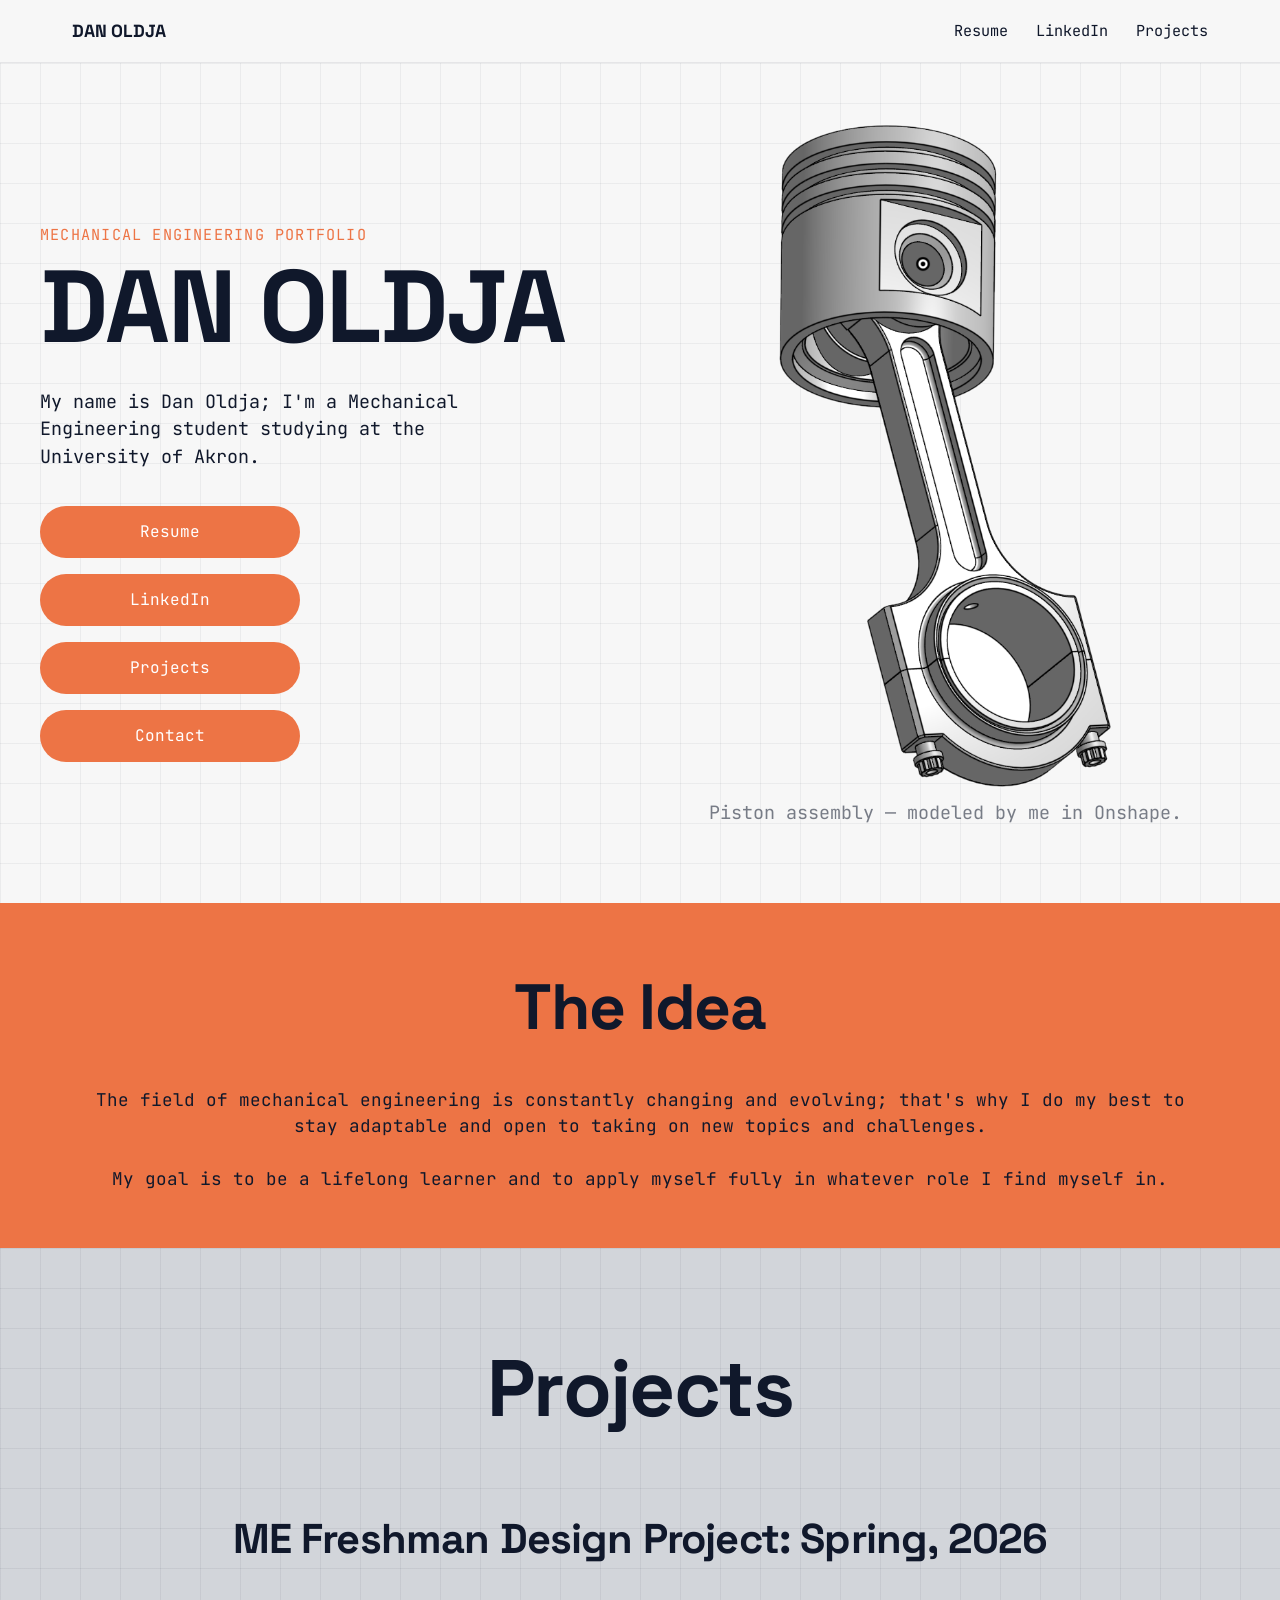
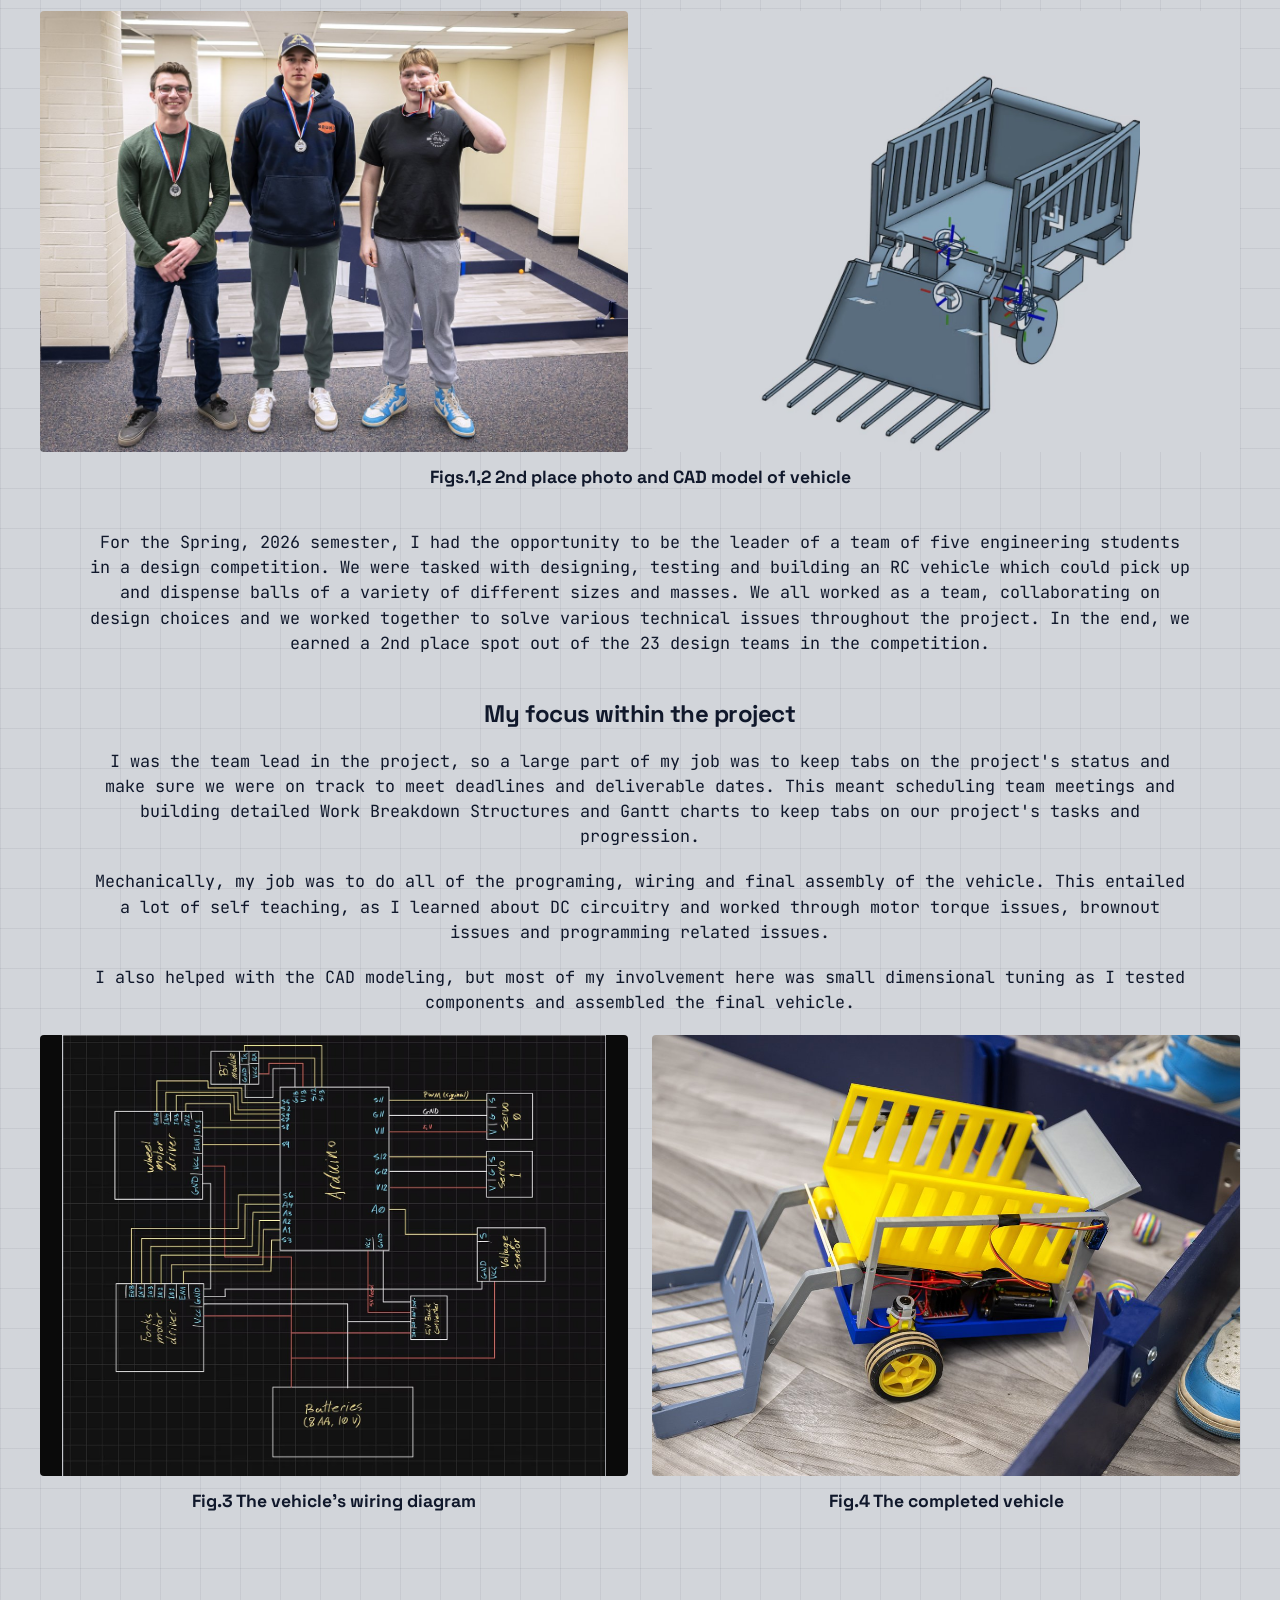
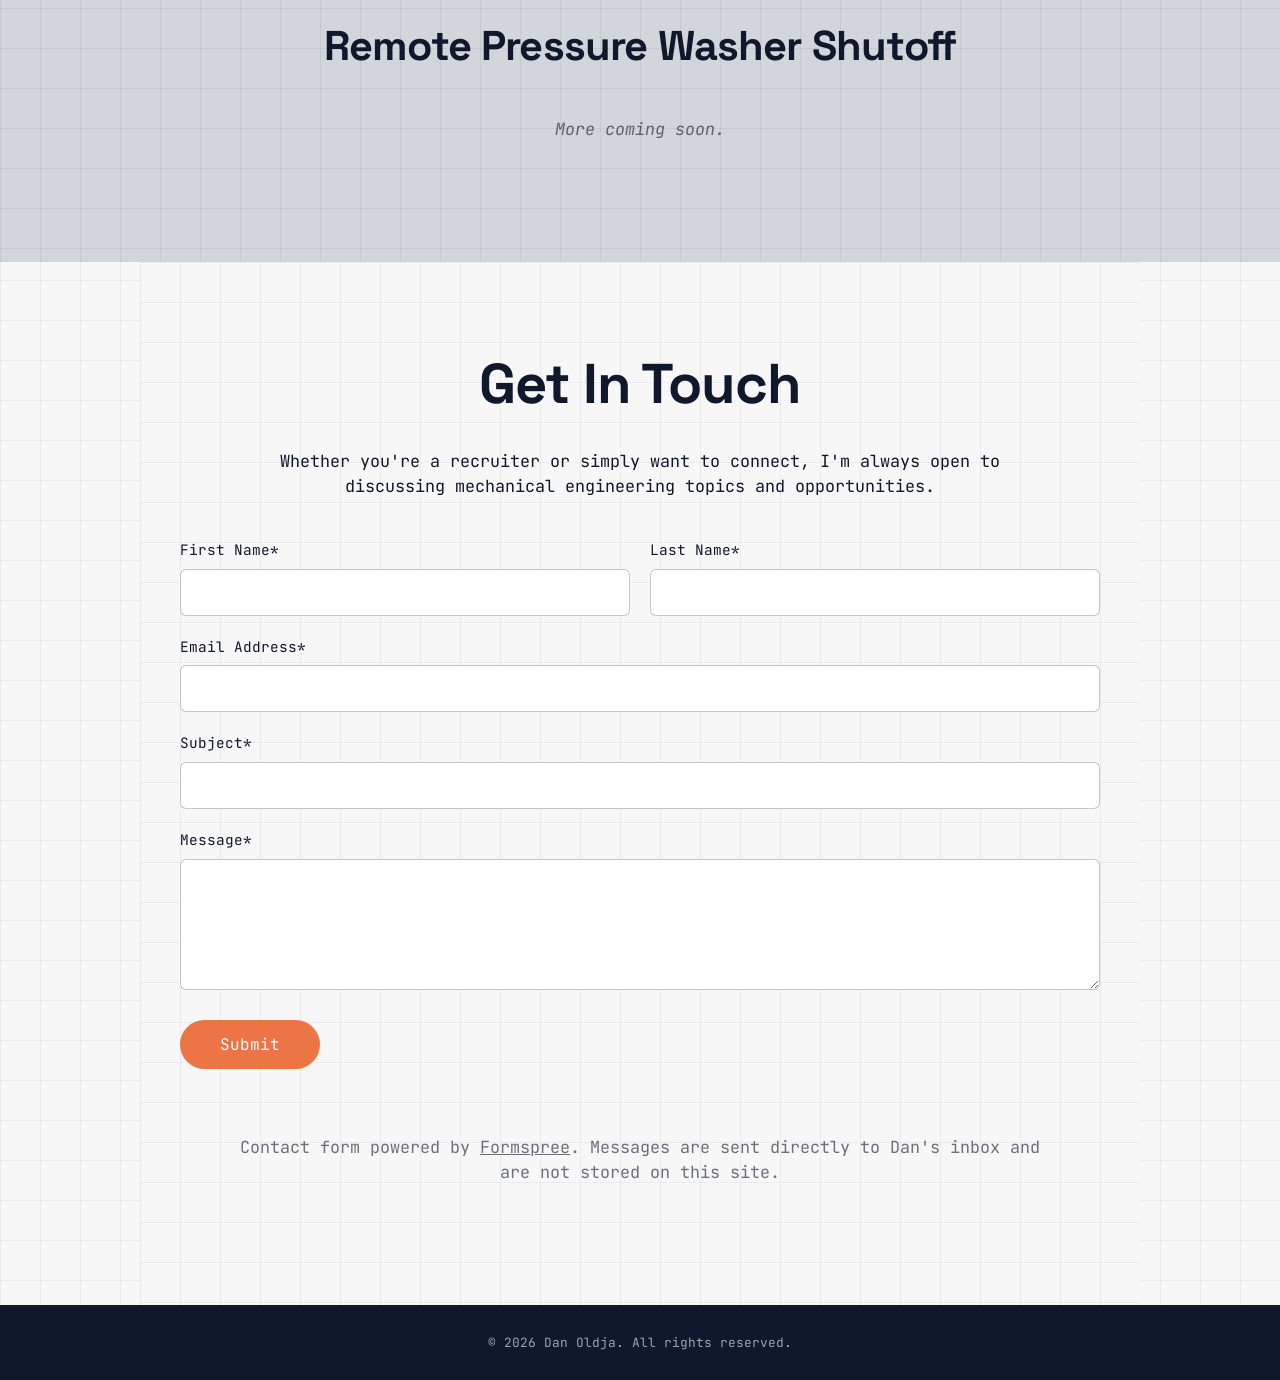
==== commit 9da7c830: "Specify field as mechanical engineering in the text" ====
--- a/index.html
+++ b/index.html
@@ -95,7 +95,7 @@
   <section class="idea reveal">
     <h2>The Idea</h2>
     <p class="mono">
-      The field of engineering is constantly changing and evolving; that's why I do my best to stay adaptable and open to taking on new topics and challenges.<br><br>
+      The field of mechanical engineering is constantly changing and evolving; that's why I do my best to stay adaptable and open to taking on new topics and challenges.<br><br>
       My goal is to be a lifelong learner and to apply myself fully in whatever role I find myself in.
     </p>
   </section>
